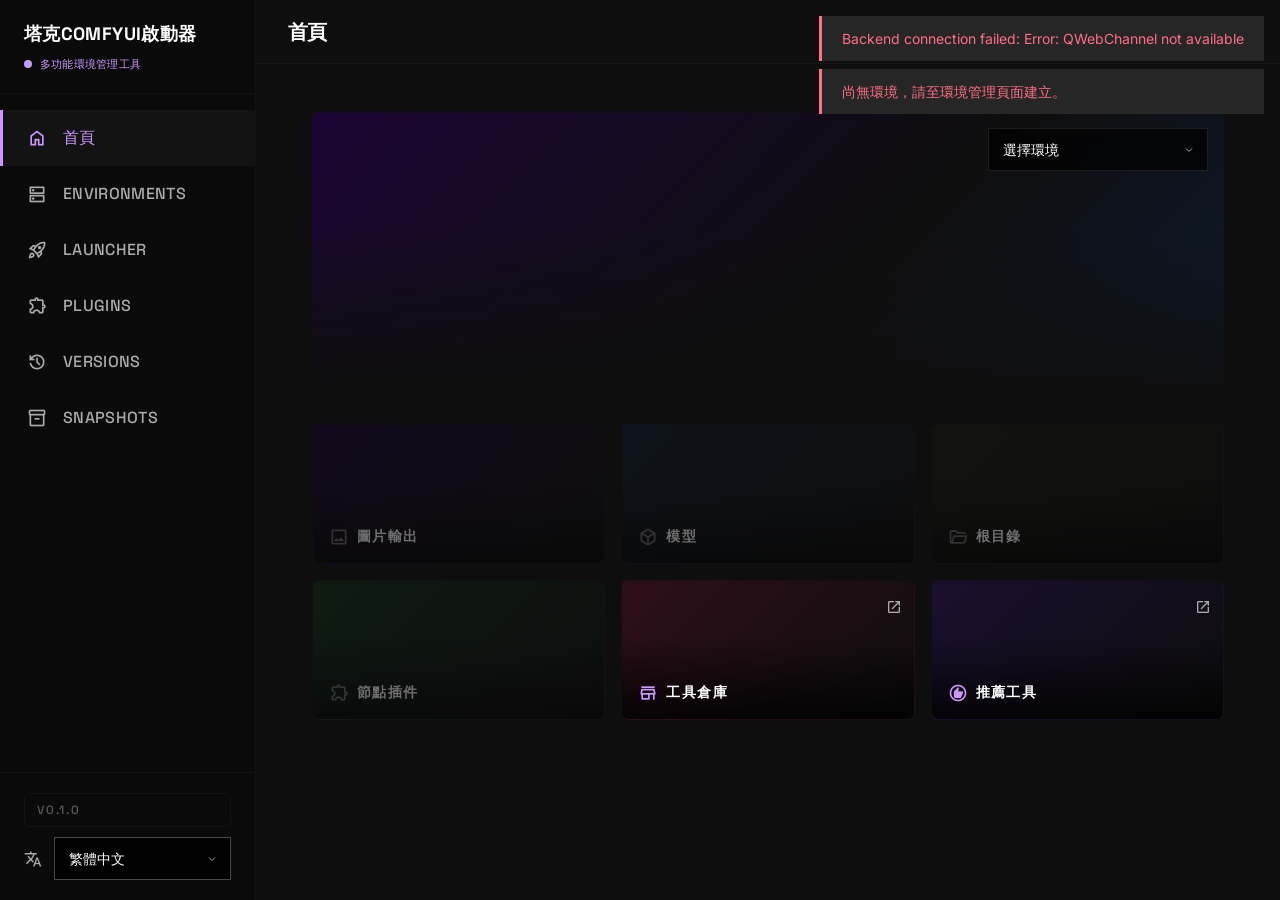
==== src/gui/web/index.html @ d6b09367 "feat: add launcher advanced settings and diagnostics Add per-environment launch settings (cross atte" ====
<!DOCTYPE html>
<html lang="zh-Hant" class="dark">
<head>
    <meta charset="UTF-8">
    <meta name="viewport" content="width=device-width, initial-scale=1.0">
    <title>塔克ComfyUI啟動器</title>

    <!-- Fonts: Space Grotesk + Inter + Material Symbols -->
    <link href="https://fonts.googleapis.com/css2?family=Space+Grotesk:wght@400;500;600;700&family=Inter:wght@400;500;600&display=swap" rel="stylesheet">
    <link href="https://fonts.googleapis.com/css2?family=Material+Symbols+Outlined:opsz,wght,FILL,GRAD@24,400,0,0" rel="stylesheet">

    <!-- Tailwind CSS (pre-compiled) -->
    <link rel="stylesheet" href="css/tailwind.css">

    <!-- Custom CSS -->
    <link rel="stylesheet" href="css/custom.css">
</head>
<body class="bg-surface-container-lowest text-on-surface font-body antialiased min-h-screen flex overflow-hidden">

    <!-- ══════ SIDEBAR ══════ -->
    <aside id="sidebar" class="w-64 h-screen bg-surface-dim border-r border-outline-variant/20 flex flex-col fixed left-0 top-0 z-30">

        <!-- Logo / Brand -->
        <div class="px-6 py-5 border-b border-outline-variant/20">
            <h1 class="font-headline text-lg font-bold tracking-widest uppercase text-on-surface" data-i18n="sidebar_brand">塔克COMFYUI啟動器</h1>
            <div class="mt-2 flex items-center gap-2">
                <span class="w-2 h-2 rounded-full bg-primary animate-pulse"></span>
                <span class="text-[11px] font-label uppercase tracking-[0.2em] text-primary" data-i18n="sidebar_status">多功能環境管理工具</span>
            </div>
        </div>

        <!-- Navigation -->
        <nav class="flex-1 py-4 overflow-y-auto">
            <a href="#" data-page="home" class="nav-item active flex items-center gap-4 px-6 py-4 text-[12px] font-label uppercase tracking-[0.15em] font-medium transition-all duration-200 cursor-pointer">
                <span class="material-symbols-outlined text-[20px]">home</span>
                <span data-i18n="sidebar_home">首頁</span>
            </a>
            <a href="#" data-page="environments" class="nav-item flex items-center gap-4 px-6 py-4 text-[12px] font-label uppercase tracking-[0.15em] font-medium transition-all duration-200 cursor-pointer">
                <span class="material-symbols-outlined text-[20px]">dns</span>
                <span data-i18n="sidebar_environments">Environments</span>
            </a>
            <a href="#" data-page="launcher" class="nav-item flex items-center gap-4 px-6 py-4 text-[12px] font-label uppercase tracking-[0.15em] font-medium transition-all duration-200 cursor-pointer">
                <span class="material-symbols-outlined text-[20px]">rocket_launch</span>
                <span data-i18n="sidebar_launch">Launcher</span>
            </a>
            <a href="#" data-page="plugins" class="nav-item flex items-center gap-4 px-6 py-4 text-[12px] font-label uppercase tracking-[0.15em] font-medium transition-all duration-200 cursor-pointer">
                <span class="material-symbols-outlined text-[20px]">extension</span>
                <span data-i18n="sidebar_plugins">Plugins</span>
            </a>
            <a href="#" data-page="versions" class="nav-item flex items-center gap-4 px-6 py-4 text-[12px] font-label uppercase tracking-[0.15em] font-medium transition-all duration-200 cursor-pointer">
                <span class="material-symbols-outlined text-[20px]">history</span>
                <span data-i18n="sidebar_versions">Versions</span>
            </a>
            <a href="#" data-page="snapshots" class="nav-item flex items-center gap-4 px-6 py-4 text-[12px] font-label uppercase tracking-[0.15em] font-medium transition-all duration-200 cursor-pointer">
                <span class="material-symbols-outlined text-[20px]">inventory_2</span>
                <span data-i18n="sidebar_snapshots">Snapshots</span>
            </a>
        </nav>

        <!-- Footer -->
        <div class="px-6 py-5 border-t border-outline-variant/20 space-y-3">
            <!-- Version block -->
            <div id="version-block" class="version-block">
                <span id="version-label" class="version-label">v0.1.0</span>
                <span id="version-update-dot" class="version-dot"></span>
            </div>
            <!-- Language switcher -->
            <div class="flex items-center gap-3">
                <span class="material-symbols-outlined text-[18px] text-on-surface-variant">translate</span>
                <select id="lang-switcher" class="select flex-1 py-1 text-[12px]">
                    <option value="zh-TW">繁體中文</option>
                    <option value="en">English</option>
                </select>
            </div>
        </div>
    </aside>

    <!-- ══════ MAIN CONTENT ══════ -->
    <main class="ml-64 flex-1 h-screen flex flex-col min-w-0 bg-surface overflow-hidden">

        <!-- Top bar -->
        <header class="h-16 bg-surface border-b border-outline-variant/20 flex items-center px-8 sticky top-0 z-20 shrink-0">
            <h2 id="page-title" class="font-headline text-xl font-black tracking-tighter uppercase text-on-surface" data-i18n="sidebar_environments">環境管理</h2>
            <div class="flex-1"></div>
        </header>

        <!-- Page content container -->
        <div id="main-content" class="flex-1 overflow-y-auto p-8">
            <!-- Page modules render here -->
            <div class="flex items-center justify-center h-full text-on-surface-variant">
                <span class="material-symbols-outlined text-4xl spinner">progress_activity</span>
            </div>
        </div>
    </main>

    <!-- ══════ MODAL OVERLAY ══════ -->
    <div id="modal-overlay" class="fixed inset-0 bg-black/60 backdrop-blur-sm z-50 hidden items-center justify-center">
        <div id="modal-container" class="bg-surface-container-high border border-outline-variant/20 w-full max-w-lg mx-4 transform transition-all modal-enter">
            <!-- Modal content injected by JS -->
        </div>
    </div>

    <!-- ══════ PROGRESS PANEL CONTAINER ══════ -->
    <div id="progress-container" class="fixed top-20 right-4 z-40 space-y-2 w-80">
        <!-- Progress panels injected by JS -->
    </div>

    <!-- ══════ TOAST CONTAINER ══════ -->
    <div id="toast-container" class="fixed top-4 right-4 z-50 space-y-2">
        <!-- Toasts injected by JS -->
    </div>

    <!-- ══════ SCRIPTS ══════ -->
    <!-- QWebChannel (provided by Qt) -->
    <script src="qrc:///qtwebchannel/qwebchannel.js"></script>

    <!-- App modules -->
    <script src="js/i18n.js"></script>
    <script src="js/bridge.js"></script>
    <script src="js/app.js"></script>

    <!-- Page modules -->
    <script src="js/pages/home.js"></script>
    <script src="js/pages/environments.js"></script>
    <script src="js/pages/launcher.js"></script>
    <script src="js/pages/versions.js"></script>
    <script src="js/pages/snapshots.js"></script>
    <script src="js/pages/plugins.js"></script>
</body>
</html>
---- src/gui/web/css/custom.css ----
/* ── The Obsidian Edge — Custom Effects ─────────────────── */

/* Material Symbols */
.material-symbols-outlined {
    font-variation-settings: 'FILL' 0, 'wght' 400, 'GRAD' 0, 'opsz' 24;
    vertical-align: middle;
}

/* Text Glow */
.text-glow {
    text-shadow: 0 0 10px rgba(204, 151, 255, 0.4);
}

/* Border Glow */
.border-glow {
    box-shadow: inset 0 0 1px rgba(204, 151, 255, 0.3);
}

/* Hero Gradient */
.hero-gradient {
    background: linear-gradient(135deg, #0e0e0e 0%, #1a1a1a 100%);
    position: relative;
    overflow: hidden;
}
.hero-gradient::after {
    content: '';
    position: absolute;
    inset: 0;
    background: radial-gradient(circle at 50% 50%, rgba(204, 151, 255, 0.05) 0%, transparent 70%);
    pointer-events: none;
}

/* Sidebar nav items */
.nav-item {
    color: #ababab;
    border-left: 3px solid transparent;
    text-decoration: none;
    display: flex;
    align-items: center;
}
.nav-item:hover {
    background-color: #131313;
    color: #ffffff;
}
.nav-item.active {
    background-color: #131313;
    color: #cc97ff;
    border-left-color: #cc97ff;
}

/* Custom scrollbar */
::-webkit-scrollbar {
    width: 6px;
    height: 6px;
}
::-webkit-scrollbar-track {
    background: #0e0e0e;
}
::-webkit-scrollbar-thumb {
    background: #262626;
}
::-webkit-scrollbar-thumb:hover {
    background: #484848;
}

/* Selection */
::selection {
    background-color: #cc97ff;
    color: #000000;
}

/* Table styles */
.data-table {
    width: 100%;
    border-collapse: collapse;
}
.data-table thead th {
    background-color: #191919;
    color: #ababab;
    font-family: 'Space Grotesk', sans-serif;
    font-size: 12px;
    font-weight: 600;
    text-transform: uppercase;
    letter-spacing: 0.05em;
    padding: 10px 16px;
    text-align: left;
    border-bottom: 1px solid #484848;
}
.data-table tbody tr {
    border-bottom: 1px solid #191919;
    transition: background-color 0.15s;
}
.data-table tbody tr:nth-child(even) {
    background-color: #131313;
}
.data-table tbody tr:hover {
    background-color: #1a1a1a;
}
.data-table tbody td {
    padding: 10px 16px;
    font-size: 14px;
    color: #ffffff;
}
.data-table tbody tr.selected {
    background-color: #2d1a4e !important;
    border-left: 3px solid #cc97ff;
}

/* Button styles */
.btn {
    font-family: 'Space Grotesk', sans-serif;
    font-size: 12px;
    font-weight: 600;
    text-transform: uppercase;
    letter-spacing: 0.05em;
    padding: 10px 24px;
    transition: all 0.15s;
    cursor: pointer;
    display: inline-flex;
    align-items: center;
    gap: 8px;
    border: none;
    outline: none;
}
.btn-primary {
    background-color: #cc97ff;
    color: #1a0030;
}
.btn-primary:hover {
    filter: brightness(1.1);
}
.btn-primary:disabled {
    background-color: #2d1a4e;
    color: #6b6b6b;
    cursor: not-allowed;
}
.btn-secondary {
    background-color: #191919;
    color: #ffffff;
    border: 1px solid #484848;
}
.btn-secondary:hover {
    border-color: #cc97ff;
    color: #cc97ff;
}
.btn-danger {
    background-color: transparent;
    color: #ff6e84;
    border: 1px solid #ff6e84;
}
.btn-danger:hover {
    background-color: rgba(255, 110, 132, 0.1);
}
.btn-icon {
    padding: 8px;
    background: transparent;
    color: #ababab;
    border: none;
}
.btn-icon:hover {
    color: #cc97ff;
}

/* Input styles */
.input {
    background-color: #000000;
    color: #ffffff;
    border: 1px solid #484848;
    padding: 10px 14px;
    font-size: 14px;
    font-family: 'Inter', sans-serif;
    width: 100%;
    transition: border-color 0.15s;
    outline: none;
    border-radius: 0;
}
.input:focus {
    outline: none;
    border-color: #cc97ff;
}
.input::placeholder {
    color: #6b6b6b;
}
.input-label {
    font-family: 'Space Grotesk', sans-serif;
    font-size: 12px;
    font-weight: 600;
    text-transform: uppercase;
    letter-spacing: 0.05em;
    color: #ababab;
    margin-bottom: 6px;
    display: block;
}

/* Select styles */
.select {
    background-color: #000000;
    color: #ffffff;
    border: 1px solid #484848;
    padding: 10px 14px;
    font-size: 14px;
    font-family: 'Inter', sans-serif;
    width: 100%;
    transition: border-color 0.15s;
    appearance: none;
    -webkit-appearance: none;
    background-image: url("data:image/svg+xml,%3Csvg xmlns='http://www.w3.org/2000/svg' width='12' height='12' viewBox='0 0 24 24' fill='none' stroke='%23ababab' stroke-width='2'%3E%3Cpath d='M6 9l6 6 6-6'/%3E%3C/svg%3E");
    background-repeat: no-repeat;
    background-position: right 12px center;
    padding-right: 36px;
    border-radius: 0;
    outline: none;
    cursor: pointer;
}
.select:focus {
    outline: none;
    border-color: #cc97ff;
}
.select option {
    background-color: #191919;
    color: #ffffff;
}

/* Card styles */
.card {
    background-color: #131313;
    border: 1px solid #191919;
    padding: 20px;
    transition: all 0.15s;
}
.card:hover {
    background-color: #191919;
}
.card-header {
    font-family: 'Space Grotesk', sans-serif;
    font-size: 12px;
    font-weight: 600;
    text-transform: uppercase;
    letter-spacing: 0.05em;
    color: #cc97ff;
    margin-bottom: 12px;
}

/* Badge/Chip styles */
.badge {
    font-family: 'Space Grotesk', sans-serif;
    font-size: 11px;
    font-weight: 600;
    text-transform: uppercase;
    letter-spacing: 0.05em;
    padding: 3px 10px;
    display: inline-flex;
    align-items: center;
    gap: 4px;
}
.badge-primary {
    background-color: rgba(204, 151, 255, 0.15);
    color: #cc97ff;
    border: 1px solid rgba(204, 151, 255, 0.3);
}
.badge-success {
    background-color: rgba(74, 222, 128, 0.15);
    color: #4ade80;
    border: 1px solid rgba(74, 222, 128, 0.3);
}
.badge-warning {
    background-color: rgba(251, 191, 36, 0.15);
    color: #fbbf24;
    border: 1px solid rgba(251, 191, 36, 0.3);
}
.badge-danger {
    background-color: rgba(255, 110, 132, 0.15);
    color: #ff6e84;
    border: 1px solid rgba(255, 110, 132, 0.3);
}

/* Toast notifications */
.toast {
    padding: 12px 20px;
    font-size: 14px;
    font-family: 'Inter', sans-serif;
    border-left: 3px solid;
    animation: toast-in 0.3s ease-out;
    background-color: #262626;
    min-width: 280px;
}
.toast-success {
    border-color: #4ade80;
    color: #4ade80;
}
.toast-error {
    border-color: #ff6e84;
    color: #ff6e84;
}
.toast-info {
    border-color: #cc97ff;
    color: #cc97ff;
}
.toast-out {
    animation: toast-out 0.3s ease-in forwards;
}

@keyframes toast-in {
    from { transform: translateX(100%); opacity: 0; }
    to { transform: translateX(0); opacity: 1; }
}
@keyframes toast-out {
    from { transform: translateX(0); opacity: 1; }
    to { transform: translateX(100%); opacity: 0; }
}

/* Modal */
.modal-enter {
    animation: modal-in 0.2s ease-out;
}
@keyframes modal-in {
    from { transform: scale(0.95); opacity: 0; }
    to { transform: scale(1); opacity: 1; }
}

/* Log output */
.log-output {
    background-color: #000000;
    border: 1px solid #191919;
    font-family: 'Consolas', 'Cascadia Code', monospace;
    font-size: 13px;
    color: #ababab;
    padding: 12px;
    overflow-y: auto;
    white-space: pre-wrap;
    max-height: 300px;
}

/* Timeline (for git commits) */
.timeline-line {
    width: 2px;
    background: linear-gradient(to bottom, #cc97ff, #484848);
}
.timeline-node {
    width: 12px;
    height: 12px;
    border: 2px solid #484848;
    background: #000000;
    position: relative;
    z-index: 1;
}
.timeline-node.active {
    border-color: #cc97ff;
    background: #cc97ff;
    box-shadow: 0 0 8px rgba(204, 151, 255, 0.5);
}

/* Tab bar */
.tab-bar {
    display: flex;
    gap: 0;
    border-bottom: 1px solid #484848;
    margin-bottom: 24px;
}
.tab-item {
    font-family: 'Space Grotesk', sans-serif;
    font-size: 12px;
    font-weight: 600;
    text-transform: uppercase;
    letter-spacing: 0.05em;
    padding: 10px 24px;
    color: #ababab;
    background: transparent;
    border: none;
    border-bottom: 2px solid transparent;
    cursor: pointer;
    transition: all 0.15s;
    display: inline-flex;
    align-items: center;
    gap: 8px;
}
.tab-item:hover {
    color: #ffffff;
}
.tab-item.active {
    color: #cc97ff;
    border-bottom-color: #cc97ff;
}
.tab-item .tab-badge {
    font-size: 11px;
    padding: 1px 6px;
    background-color: rgba(204, 151, 255, 0.15);
    color: #cc97ff;
    border: 1px solid rgba(204, 151, 255, 0.3);
}

/* Loading spinner */
@keyframes spin {
    to { transform: rotate(360deg); }
}
.spinner {
    animation: spin 1s linear infinite;
    display: inline-block;
}

/* Transition utility */
.fade-in {
    animation: fadeIn 0.2s ease-out;
}
@keyframes fadeIn {
    from { opacity: 0; }
    to { opacity: 1; }
}

/* Section accent bar */
.section-title {
    display: flex;
    align-items: center;
    gap: 12px;
    font-family: 'Space Grotesk', sans-serif;
    font-weight: 700;
    font-size: 13px;
    letter-spacing: 0.2em;
    text-transform: uppercase;
    color: #ffffff;
}
.section-title::before {
    content: '';
    display: block;
    width: 4px;
    height: 16px;
    background-color: #cc97ff;
    flex-shrink: 0;
}

/* Modal overlay show state */
#modal-overlay.active {
    display: flex;
}

/* Progress bar */
.progress-bar {
    width: 100%;
    height: 2px;
    background-color: #191919;
    overflow: hidden;
}
.progress-bar-fill {
    height: 100%;
    background-color: #cc97ff;
    transition: width 0.3s ease;
}
.progress-bar-indeterminate .progress-bar-fill {
    width: 40%;
    animation: indeterminate 1.5s infinite ease-in-out;
}
@keyframes indeterminate {
    0% { transform: translateX(-150%); }
    100% { transform: translateX(350%); }
}

/* ── Home Cards ── */
.home-card-disabled {
    opacity: 0.4;
    cursor: not-allowed !important;
}
.home-card-disabled .material-symbols-outlined {
    color: #6b6b6b !important;
}

/* ── Progress Panel ── */
.progress-panel {
    background-color: #262626;
    border: 1px solid rgba(72, 72, 72, 0.2);
    border-radius: 12px;
    box-shadow: 0 0 15px rgba(204, 151, 255, 0.1);
    overflow: hidden;
    transition: all 0.3s;
    animation: toast-in 0.3s ease-out;
}
.progress-panel-header {
    display: flex;
    align-items: center;
    justify-content: space-between;
    padding: 0.625rem 1rem;
    border-bottom: 1px solid rgba(72, 72, 72, 0.15);
}
.progress-panel-title {
    font-size: 0.75rem;
    font-family: 'Space Grotesk', 'Segoe UI', sans-serif;
    text-transform: uppercase;
    letter-spacing: 0.05em;
    font-weight: 700;
    color: #ffffff;
    overflow: hidden;
    text-overflow: ellipsis;
    white-space: nowrap;
    flex: 1;
}
.progress-panel-actions {
    display: flex;
    align-items: center;
    gap: 0.25rem;
    flex-shrink: 0;
}
.progress-panel-actions button {
    color: #ababab;
    transition: color 0.15s;
    padding: 0.125rem;
}
.progress-panel-actions button:hover {
    color: #ffffff;
}
.progress-panel-percent-mini {
    font-size: 0.75rem;
    font-family: monospace;
    font-weight: 700;
    color: #cc97ff;
}
.progress-panel-body {
    padding: 0.75rem 1rem;
    display: flex;
    flex-direction: column;
    gap: 0.5rem;
    min-height: 5.5rem;
}
.progress-panel-step {
    font-size: 0.875rem;
    color: #ffffff;
    font-weight: 500;
    overflow: hidden;
    text-overflow: ellipsis;
    white-space: nowrap;
    min-width: 0;
}
.progress-panel-bar-container {
    width: 100%;
    background-color: #191919;
    border-radius: 9999px;
    height: 0.375rem;
    overflow: hidden;
}
.progress-panel-bar {
    background-color: #cc97ff;
    height: 0.375rem;
    border-radius: 9999px;
    transition: all 0.5s ease-out;
}
.progress-panel-footer {
    display: flex;
    align-items: center;
    justify-content: space-between;
}
.progress-panel-detail {
    font-size: 11px;
    color: #ababab;
    overflow: hidden;
    text-overflow: ellipsis;
    white-space: nowrap;
    flex: 1;
    margin-right: 0.5rem;
    max-width: 200px;
}
.progress-panel-percent {
    font-size: 0.75rem;
    font-family: monospace;
    font-weight: 700;
    color: #cc97ff;
}
.progress-panel-minimized .progress-panel-header {
    border-bottom: 0;
}
.progress-panel-success {
    border-color: rgba(34, 197, 94, 0.3);
    box-shadow: 0 0 15px rgba(34, 197, 94, 0.08);
}
.progress-panel-success .progress-panel-bar {
    background-color: #22c55e;
}
.progress-panel-success .progress-panel-percent,
.progress-panel-success .progress-panel-percent-mini {
    color: #22c55e;
}
.progress-panel-error {
    border-color: rgba(239, 68, 68, 0.3);
    box-shadow: 0 0 15px rgba(239, 68, 68, 0.08);
}
.progress-panel-error .progress-panel-bar {
    background-color: #ef4444;
}
.progress-panel-error .progress-panel-percent,
.progress-panel-error .progress-panel-percent-mini {
    color: #ef4444;
}
.progress-panel-dismiss {
    color: #ababab;
    transition: color 0.15s;
    padding: 0.125rem;
}
.progress-panel-dismiss:hover {
    color: #f87171;
}

/* ── Version Block ── */
.version-block {
    display: flex;
    align-items: center;
    justify-content: space-between;
    border: 1px solid rgba(51, 51, 51, 0.25);
    border-radius: 6px;
    padding: 7px 12px;
    margin-bottom: 10px;
    cursor: default;
    transition: all 0.2s;
}
.version-block.has-update {
    cursor: pointer;
    border-color: rgba(204, 151, 255, 0.3);
}
.version-block.has-update:hover {
    border-color: rgba(204, 151, 255, 0.5);
    background-color: rgba(204, 151, 255, 0.05);
}
.version-block .version-label {
    font-family: 'Space Grotesk', 'Segoe UI', sans-serif;
    font-size: 12px;
    font-weight: 500;
    text-transform: uppercase;
    letter-spacing: 0.15em;
    color: rgba(171, 171, 171, 0.5);
}
.version-block .version-dot {
    width: 8px;
    height: 8px;
    border-radius: 50%;
    background-color: #ff6e84;
    animation: pulse 2s cubic-bezier(0.4, 0, 0.6, 1) infinite;
    display: none;
}
.version-block.has-update .version-dot {
    display: block;
}

/* ── CJK / zh-Hant Language Overrides ─────────────────── */

/* Font: use Microsoft JhengHei for Chinese */
html[lang="zh-Hant"] {
    font-family: 'Microsoft JhengHei', 'Inter', 'Segoe UI', sans-serif;
}
html[lang="zh-Hant"] .font-headline,
html[lang="zh-Hant"] .font-label {
    font-family: 'Microsoft JhengHei', 'Space Grotesk', 'Segoe UI', sans-serif;
}

/* Reduce letter-spacing for CJK (Chinese characters are already full-width) */
html[lang="zh-Hant"] .nav-item,
html[lang="zh-Hant"] .btn,
html[lang="zh-Hant"] .data-table thead th,
html[lang="zh-Hant"] .input-label,
html[lang="zh-Hant"] .card-header,
html[lang="zh-Hant"] .badge,
html[lang="zh-Hant"] .tab-item,
html[lang="zh-Hant"] .section-title {
    letter-spacing: 0.02em;
}

/* Sidebar nav and status labels */
html[lang="zh-Hant"] [class*="tracking-[0.15em]"],
html[lang="zh-Hant"] [class*="tracking-[0.2em]"],
html[lang="zh-Hant"] [class*="tracking-widest"] {
    letter-spacing: 0.02em;
}
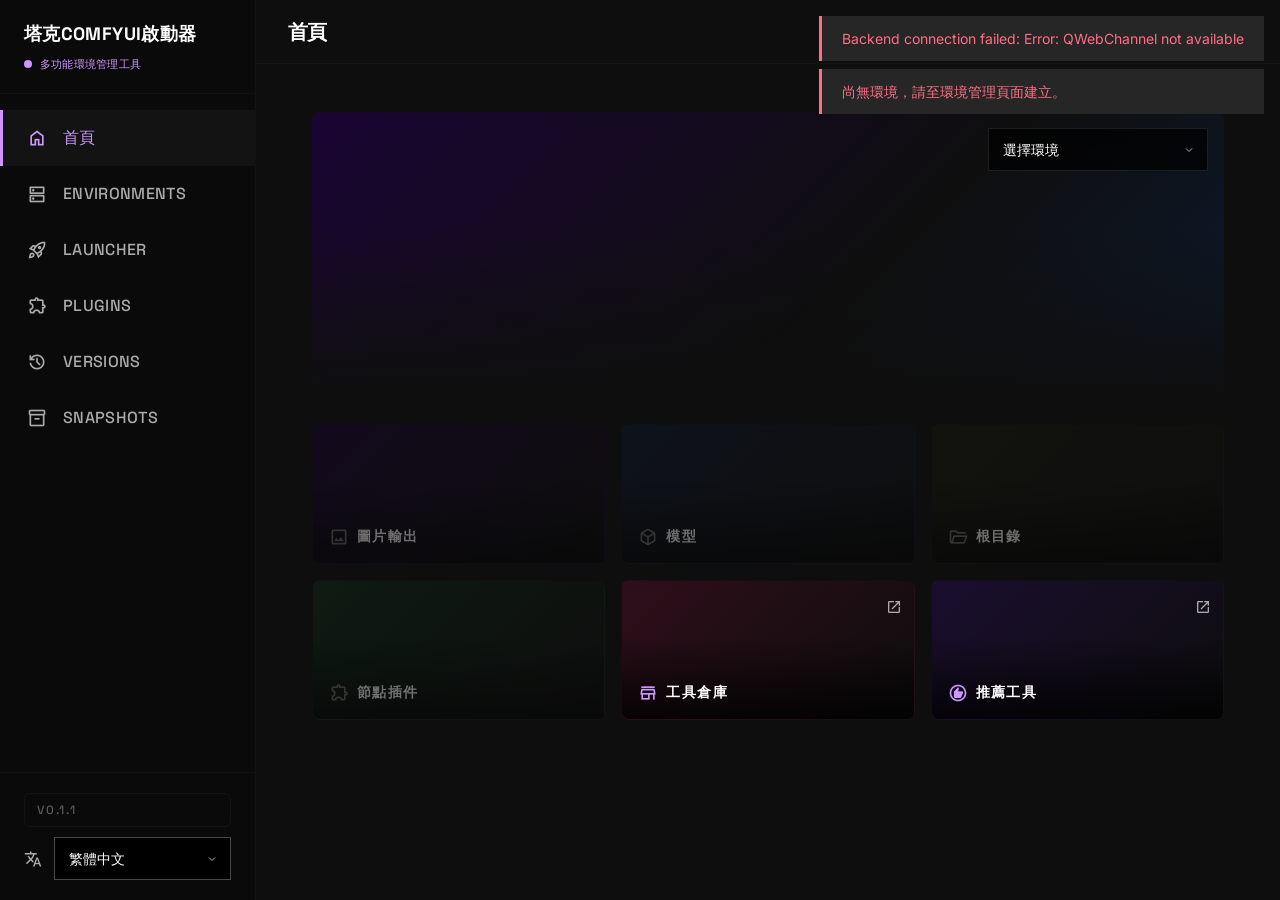
==== commit 6c6a8a28: "Bump app version to 0.1.1 for updater validation This bumps the canonical version metadata and visib" ====
--- a/src/gui/web/index.html
+++ b/src/gui/web/index.html
@@ -61,7 +61,7 @@
         <div class="px-6 py-5 border-t border-outline-variant/20 space-y-3">
             <!-- Version block -->
             <div id="version-block" class="version-block">
-                <span id="version-label" class="version-label">v0.1.0</span>
+                <span id="version-label" class="version-label">v0.1.1</span>
                 <span id="version-update-dot" class="version-dot"></span>
             </div>
             <!-- Language switcher -->
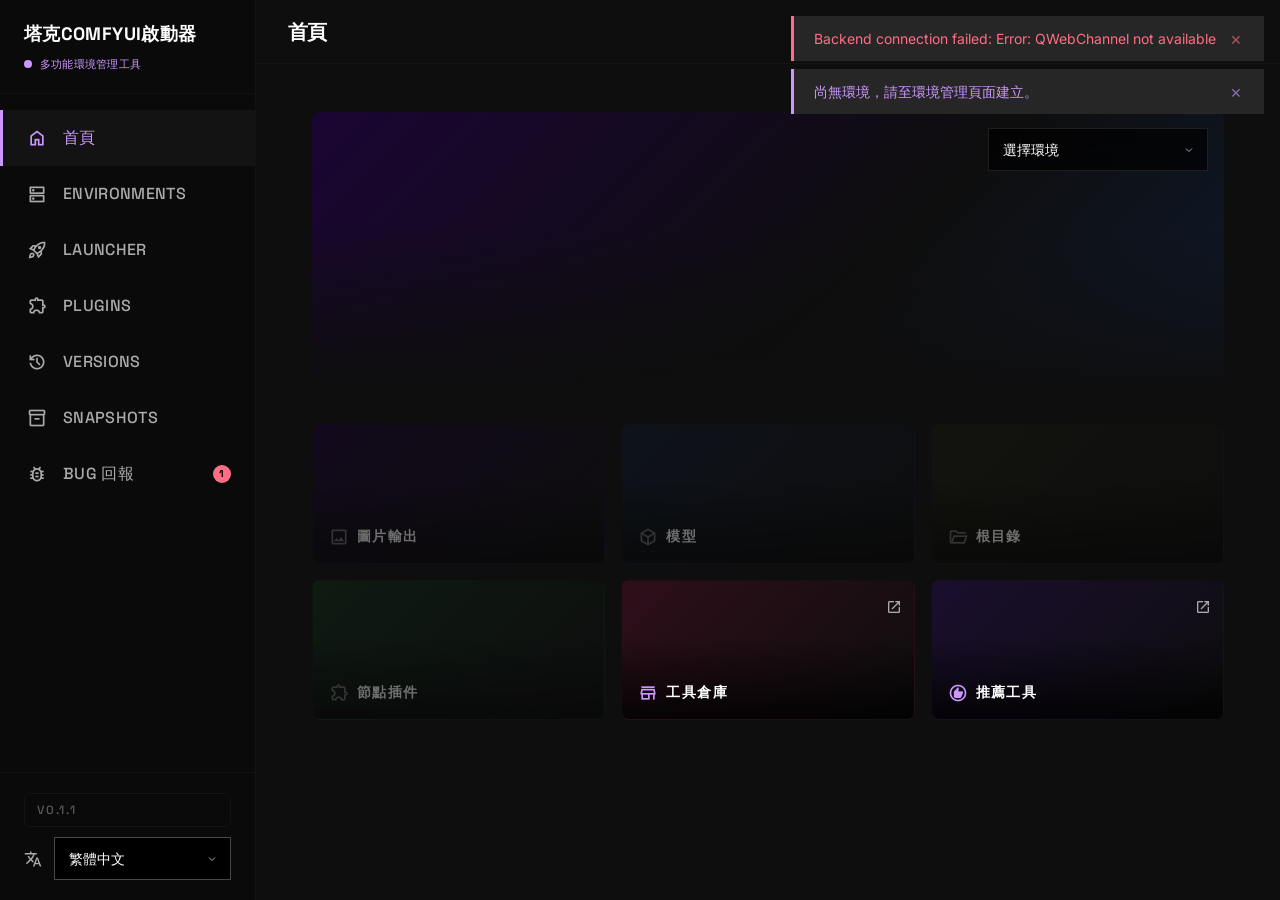
==== commit 76d31cf9: "Add Bug Report tab and fix toast notification lifecycle - New sidebar tab "BUG 回報" with red unread b" ====
--- a/src/gui/web/index.html
+++ b/src/gui/web/index.html
@@ -54,6 +54,11 @@
             <a href="#" data-page="snapshots" class="nav-item flex items-center gap-4 px-6 py-4 text-[12px] font-label uppercase tracking-[0.15em] font-medium transition-all duration-200 cursor-pointer">
                 <span class="material-symbols-outlined text-[20px]">inventory_2</span>
                 <span data-i18n="sidebar_snapshots">Snapshots</span>
+            </a>
+            <a href="#" data-page="bug_report" class="nav-item flex items-center gap-4 px-6 py-4 text-[12px] font-label uppercase tracking-[0.15em] font-medium transition-all duration-200 cursor-pointer">
+                <span class="material-symbols-outlined text-[20px]">bug_report</span>
+                <span data-i18n="sidebar_bug_report">BUG 回報</span>
+                <span id="bug-report-badge" class="bug-badge hidden">0</span>
             </a>
         </nav>
 
@@ -126,5 +131,6 @@
     <script src="js/pages/versions.js"></script>
     <script src="js/pages/snapshots.js"></script>
     <script src="js/pages/plugins.js"></script>
+    <script src="js/pages/bug_report.js"></script>
 </body>
 </html>
--- a/src/gui/web/css/custom.css
+++ b/src/gui/web/css/custom.css
@@ -2,8 +2,39 @@
 
 /* Material Symbols */
 .material-symbols-outlined {
+    font-family: "Material Symbols Outlined", "Material Symbols Rounded", sans-serif;
     font-variation-settings: 'FILL' 0, 'wght' 400, 'GRAD' 0, 'opsz' 24;
     vertical-align: middle;
+    display: inline-block;
+    line-height: 1;
+    white-space: nowrap;
+    text-transform: none;
+    letter-spacing: normal;
+    direction: ltr;
+    -webkit-font-smoothing: antialiased;
+    font-feature-settings: "liga";
+}
+
+/* If icon font cannot be loaded, hide fallback text like "home" and show neutral dots */
+html.material-icons-missing .material-symbols-outlined {
+    width: 1.1em;
+    min-width: 1em;
+    height: 1em;
+    position: relative;
+    text-indent: -9999px;
+    overflow: hidden;
+}
+html.material-icons-missing .material-symbols-outlined::before {
+    content: attr(data-fallback-icon);
+    position: absolute;
+    inset: 0;
+    display: flex;
+    align-items: center;
+    justify-content: center;
+    text-indent: 0;
+    font-size: 0.9em;
+    line-height: 1;
+    opacity: 0.9;
 }
 
 /* Text Glow */
@@ -283,6 +314,27 @@
     animation: toast-in 0.3s ease-out;
     background-color: #262626;
     min-width: 280px;
+    display: flex;
+    align-items: center;
+    gap: 12px;
+}
+.toast-message {
+    flex: 1;
+    min-width: 0;
+    word-break: break-word;
+}
+.toast-close {
+    cursor: pointer;
+    font-size: 18px;
+    line-height: 1;
+    opacity: 0.6;
+    transition: opacity 0.15s;
+    flex-shrink: 0;
+    padding: 0 2px;
+    user-select: none;
+}
+.toast-close:hover {
+    opacity: 1;
 }
 .toast-success {
     border-color: #4ade80;
@@ -298,6 +350,92 @@
 }
 .toast-out {
     animation: toast-out 0.3s ease-in forwards;
+}
+
+/* Bug badge on sidebar */
+.bug-badge {
+    font-family: 'Space Grotesk', sans-serif;
+    font-size: 10px;
+    font-weight: 700;
+    min-width: 18px;
+    height: 18px;
+    padding: 0 5px;
+    background-color: #ff6e84;
+    color: #000;
+    border-radius: 9px;
+    display: inline-flex;
+    align-items: center;
+    justify-content: center;
+    line-height: 1;
+    margin-left: auto;
+}
+
+/* Bug report cards */
+.bug-card {
+    background-color: #131313;
+    border: 1px solid #191919;
+    border-left: 3px solid #ff6e84;
+    padding: 14px 18px;
+    transition: background-color 0.15s;
+}
+.bug-card:hover {
+    background-color: #191919;
+}
+.bug-card-header {
+    display: flex;
+    align-items: center;
+    justify-content: space-between;
+    margin-bottom: 8px;
+}
+.bug-card-meta {
+    display: flex;
+    align-items: center;
+    gap: 12px;
+}
+.bug-card-time {
+    font-family: 'Consolas', 'Cascadia Code', monospace;
+    font-size: 12px;
+    color: #ababab;
+}
+.bug-card-source {
+    font-family: 'Space Grotesk', sans-serif;
+    font-size: 11px;
+    font-weight: 600;
+    text-transform: uppercase;
+    letter-spacing: 0.05em;
+    padding: 2px 8px;
+    background-color: rgba(204, 151, 255, 0.15);
+    color: #cc97ff;
+    border: 1px solid rgba(204, 151, 255, 0.3);
+}
+.bug-card-message {
+    font-family: 'Consolas', 'Cascadia Code', monospace;
+    font-size: 13px;
+    color: #ff6e84;
+    word-break: break-word;
+    white-space: pre-wrap;
+}
+.btn-copy-bug {
+    font-family: 'Space Grotesk', sans-serif;
+    font-size: 11px;
+    font-weight: 600;
+    text-transform: uppercase;
+    letter-spacing: 0.05em;
+    padding: 4px 12px;
+    background-color: #191919;
+    color: #ababab;
+    border: 1px solid #484848;
+    cursor: pointer;
+    transition: all 0.15s;
+    flex-shrink: 0;
+}
+.btn-copy-bug:hover {
+    border-color: #cc97ff;
+    color: #cc97ff;
+}
+.btn-copy-bug.copied {
+    border-color: #4ade80;
+    color: #4ade80;
 }
 
 @keyframes toast-in {
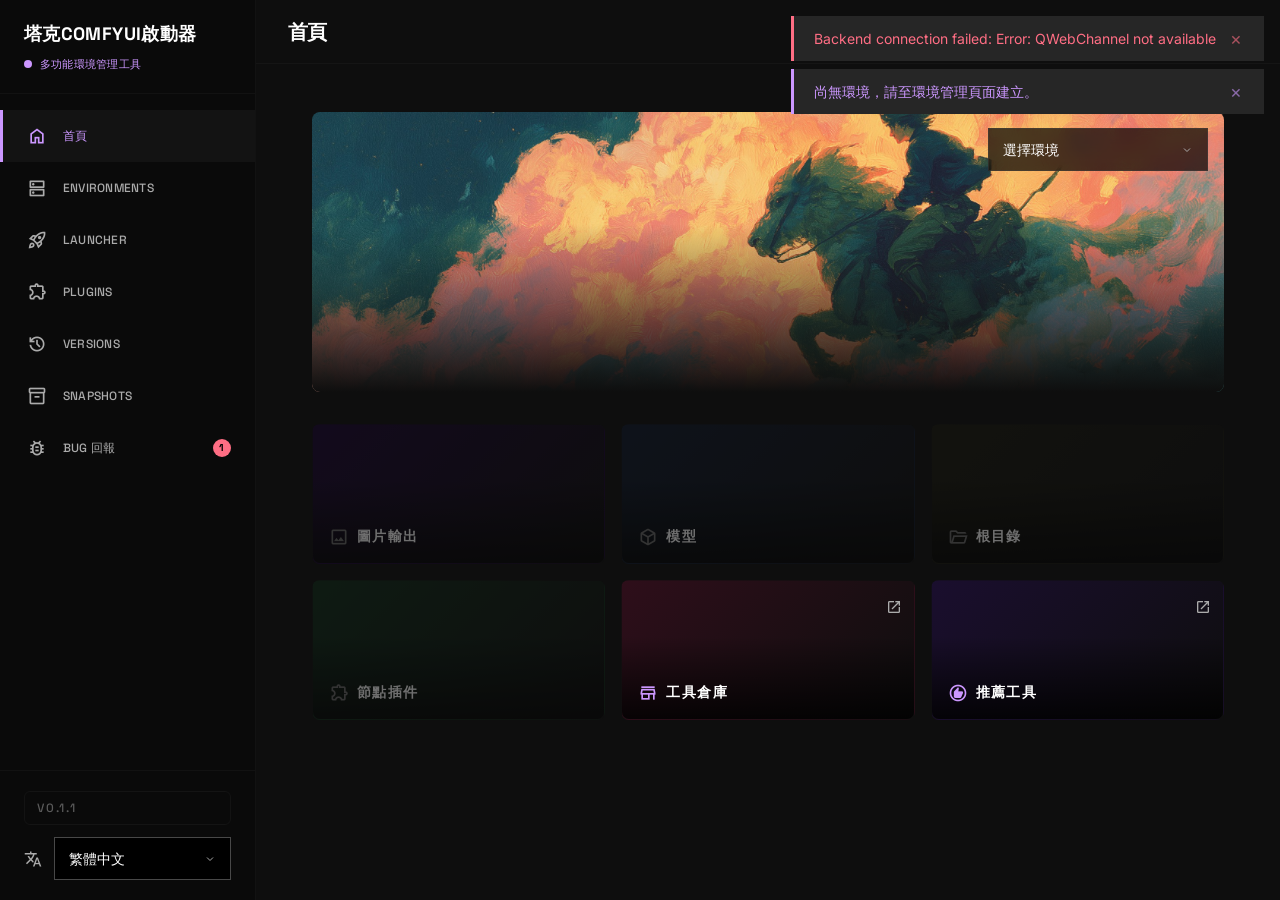
==== commit 4513bd22: "以自訂 div 下拉元件取代原生 select 彈出視窗，修復部分電腦下拉框無限長大問題 Co-Authored-By: Claude Opus 4.6 (1M context) <noreply@a" ====
--- a/src/gui/web/index.html
+++ b/src/gui/web/index.html
@@ -123,6 +123,7 @@
     <script src="js/i18n.js"></script>
     <script src="js/bridge.js"></script>
     <script src="js/app.js"></script>
+    <script src="js/custom-select.js"></script>
 
     <!-- Page modules -->
     <script src="js/pages/home.js"></script>
--- a/src/gui/web/css/custom.css
+++ b/src/gui/web/css/custom.css
@@ -4,6 +4,7 @@
 .material-symbols-outlined {
     font-family: "Material Symbols Outlined", "Material Symbols Rounded", sans-serif;
     font-variation-settings: 'FILL' 0, 'wght' 400, 'GRAD' 0, 'opsz' 24;
+    font-weight: 400;
     vertical-align: middle;
     display: inline-block;
     line-height: 1;
@@ -14,6 +15,14 @@
     -webkit-font-smoothing: antialiased;
     font-feature-settings: "liga";
 }
+/* Ensure icon font properties are not overridden by .btn inheritance */
+.btn .material-symbols-outlined {
+    font-family: "Material Symbols Outlined", "Material Symbols Rounded", sans-serif;
+    font-feature-settings: "liga";
+    font-weight: 400;
+    text-transform: none;
+    letter-spacing: normal;
+}
 
 /* If icon font cannot be loaded, hide fallback text like "home" and show neutral dots */
 html.material-icons-missing .material-symbols-outlined {
@@ -191,6 +200,11 @@
 .btn-icon:hover {
     color: #cc97ff;
 }
+.btn-sm {
+    font-size: 11px;
+    padding: 5px 12px;
+    gap: 4px;
+}
 
 /* Input styles */
 .input {
@@ -223,8 +237,23 @@
     display: block;
 }
 
-/* Select styles */
+/* Select styles — hidden native select (data kept for JS compat) */
 .select {
+    position: absolute !important;
+    opacity: 0 !important;
+    pointer-events: none !important;
+    width: 0 !important;
+    height: 0 !important;
+    overflow: hidden !important;
+}
+
+/* ── Custom Select (cs-*) ──────────────────────────────────────── */
+.cs-wrap {
+    position: relative;
+    width: 100%;
+}
+
+.cs-display {
     background-color: #000000;
     color: #ffffff;
     border: 1px solid #484848;
@@ -233,23 +262,81 @@
     font-family: 'Inter', sans-serif;
     width: 100%;
     transition: border-color 0.15s;
-    appearance: none;
-    -webkit-appearance: none;
-    background-image: url("data:image/svg+xml,%3Csvg xmlns='http://www.w3.org/2000/svg' width='12' height='12' viewBox='0 0 24 24' fill='none' stroke='%23ababab' stroke-width='2'%3E%3Cpath d='M6 9l6 6 6-6'/%3E%3C/svg%3E");
-    background-repeat: no-repeat;
-    background-position: right 12px center;
-    padding-right: 36px;
     border-radius: 0;
     outline: none;
     cursor: pointer;
-}
-.select:focus {
-    outline: none;
-    border-color: #cc97ff;
-}
-.select option {
+    display: flex;
+    align-items: center;
+    user-select: none;
+    box-sizing: border-box;
+}
+.cs-display:hover {
+    border-color: #666;
+}
+.cs-focus {
+    border-color: #cc97ff !important;
+}
+
+.cs-label {
+    flex: 1;
+    overflow: hidden;
+    text-overflow: ellipsis;
+    white-space: nowrap;
+    min-width: 0;
+}
+
+.cs-arrow {
+    flex-shrink: 0;
+    margin-left: 8px;
+    display: flex;
+    align-items: center;
+    transition: transform 0.15s;
+}
+.cs-focus .cs-arrow {
+    transform: rotate(180deg);
+}
+
+.cs-list {
+    display: none;
+    position: absolute;
+    left: 0;
+    right: 0;
+    z-index: 9999;
     background-color: #191919;
-    color: #ffffff;
+    border: 1px solid #484848;
+    overflow-y: auto;
+    overflow-x: hidden;
+    max-height: 260px;
+    box-shadow: 0 8px 24px rgba(0,0,0,0.5);
+}
+.cs-list.cs-open {
+    display: block;
+}
+
+.cs-item {
+    padding: 9px 14px;
+    font-size: 14px;
+    font-family: 'Inter', sans-serif;
+    color: #ffffff;
+    cursor: pointer;
+    white-space: nowrap;
+    overflow: hidden;
+    text-overflow: ellipsis;
+    transition: background-color 0.1s;
+}
+.cs-item:hover {
+    background-color: #2a2a2a;
+}
+.cs-item.cs-active {
+    background-color: #1e1040;
+    color: #cc97ff;
+}
+.cs-item.cs-disabled {
+    color: #555;
+    cursor: default;
+}
+.cs-item.cs-disabled:hover {
+    background-color: transparent;
 }
 
 /* Card styles */
@@ -728,7 +815,12 @@
 .progress-panel-dismiss {
     color: #ababab;
     transition: color 0.15s;
-    padding: 0.125rem;
+    padding: 0.125rem 0.25rem;
+    font-size: 1.125rem;
+    line-height: 1;
+    cursor: pointer;
+    background: none;
+    border: none;
 }
 .progress-panel-dismiss:hover {
     color: #f87171;
@@ -772,6 +864,62 @@
 }
 .version-block.has-update .version-dot {
     display: block;
+}
+
+/* ── Help Tooltip ─────────────────────────────────────── */
+.help-tip {
+    display: inline-flex;
+    align-items: center;
+    justify-content: center;
+    width: 16px;
+    height: 16px;
+    border-radius: 50%;
+    border: 1px solid #484848;
+    font-size: 11px;
+    font-weight: 700;
+    color: #ababab;
+    cursor: help;
+    position: relative;
+    vertical-align: middle;
+    margin-left: 4px;
+    transition: all 0.15s;
+    font-family: 'Inter', sans-serif;
+    text-transform: none;
+    letter-spacing: 0;
+}
+.help-tip:hover {
+    border-color: #cc97ff;
+    color: #cc97ff;
+}
+.help-tip:hover::after {
+    content: attr(data-tooltip);
+    position: absolute;
+    bottom: calc(100% + 8px);
+    left: 50%;
+    transform: translateX(-50%);
+    background-color: #262626;
+    color: #ffffff;
+    border: 1px solid #484848;
+    padding: 8px 12px;
+    font-size: 12px;
+    font-weight: 400;
+    line-height: 1.5;
+    white-space: normal;
+    width: 260px;
+    z-index: 1000;
+    pointer-events: none;
+    box-shadow: 0 4px 12px rgba(0, 0, 0, 0.4);
+}
+.help-tip:hover::before {
+    content: '';
+    position: absolute;
+    bottom: calc(100% + 2px);
+    left: 50%;
+    transform: translateX(-50%);
+    border: 5px solid transparent;
+    border-top-color: #484848;
+    z-index: 1001;
+    pointer-events: none;
 }
 
 /* ── CJK / zh-Hant Language Overrides ─────────────────── */
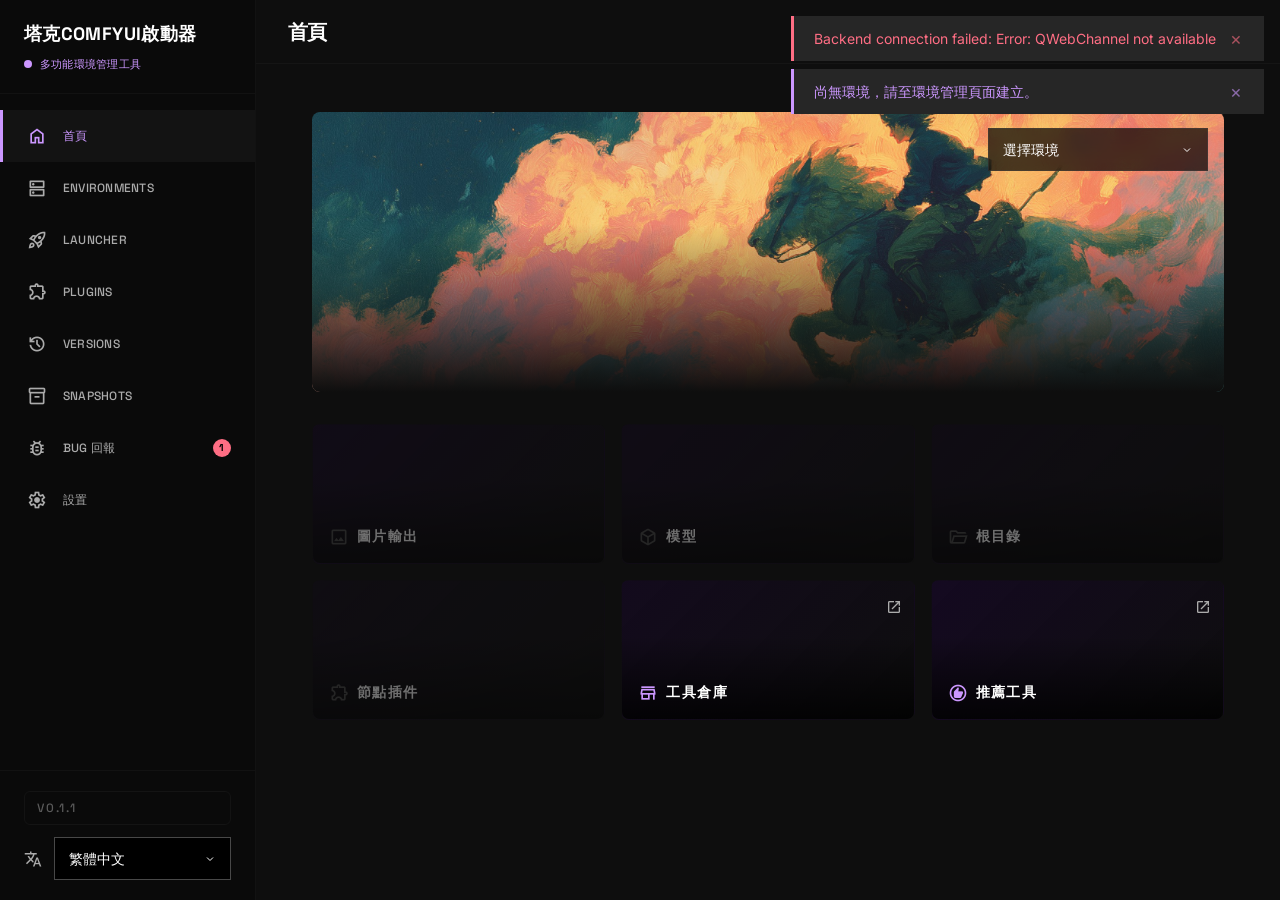
==== commit 473abf03: "補充主題系統基礎設施：Anti-FOUC 腳本、set_config API 及預設配色方案 Co-Authored-By: Claude Opus 4.6 (1M context) <noreply" ====
--- a/src/gui/web/index.html
+++ b/src/gui/web/index.html
@@ -1,5 +1,5 @@
 <!DOCTYPE html>
-<html lang="zh-Hant" class="dark">
+<html lang="zh-Hant">
 <head>
     <meta charset="UTF-8">
     <meta name="viewport" content="width=device-width, initial-scale=1.0">
@@ -8,6 +8,17 @@
     <!-- Fonts: Space Grotesk + Inter + Material Symbols -->
     <link href="https://fonts.googleapis.com/css2?family=Space+Grotesk:wght@400;500;600;700&family=Inter:wght@400;500;600&display=swap" rel="stylesheet">
     <link href="https://fonts.googleapis.com/css2?family=Material+Symbols+Outlined:opsz,wght,FILL,GRAD@24,400,0,0" rel="stylesheet">
+
+    <!-- Anti-FOUC: apply theme before CSS parses -->
+    <script>
+      (function(){
+        var t = localStorage.getItem('color_scheme') || 'obsidian';
+        document.documentElement.setAttribute('data-theme', t);
+      })();
+    </script>
+
+    <!-- Theme CSS variables -->
+    <link rel="stylesheet" href="css/themes.css">
 
     <!-- Tailwind CSS (pre-compiled) -->
     <link rel="stylesheet" href="css/tailwind.css">
@@ -59,6 +70,10 @@
                 <span class="material-symbols-outlined text-[20px]">bug_report</span>
                 <span data-i18n="sidebar_bug_report">BUG 回報</span>
                 <span id="bug-report-badge" class="bug-badge hidden">0</span>
+            </a>
+            <a href="#" data-page="settings" class="nav-item flex items-center gap-4 px-6 py-4 text-[12px] font-label uppercase tracking-[0.15em] font-medium transition-all duration-200 cursor-pointer">
+                <span class="material-symbols-outlined text-[20px]">settings</span>
+                <span data-i18n="sidebar_settings">設置</span>
             </a>
         </nav>
 
@@ -133,5 +148,6 @@
     <script src="js/pages/snapshots.js"></script>
     <script src="js/pages/plugins.js"></script>
     <script src="js/pages/bug_report.js"></script>
+    <script src="js/pages/settings.js"></script>
 </body>
 </html>
--- a/src/gui/web/css/themes.css
+++ b/src/gui/web/css/themes.css
@@ -0,0 +1,133 @@
+/* ── Theme System — CSS Custom Properties ─────────────── */
+
+/* Default / Obsidian Edge */
+[data-theme="obsidian"] {
+  --color-primary: 204 151 255;
+  --color-primary-dim: 156 72 234;
+  --color-primary-container: 45 26 78;
+  --color-on-primary: 26 0 48;
+  --color-on-primary-container: 232 213 255;
+  --color-secondary: 216 227 251;
+  --color-secondary-container: 30 42 62;
+  --color-on-secondary-container: 192 207 235;
+  --color-tertiary: 255 149 160;
+  --color-tertiary-container: 62 26 30;
+  --color-error: 255 110 132;
+  --color-error-container: 62 26 32;
+  --color-surface: 14 14 14;
+  --color-surface-dim: 10 10 10;
+  --color-surface-bright: 44 44 44;
+  --color-surface-container-lowest: 0 0 0;
+  --color-surface-container-low: 19 19 19;
+  --color-surface-container: 25 25 25;
+  --color-surface-container-high: 31 31 31;
+  --color-surface-container-highest: 38 38 38;
+  --color-on-surface: 255 255 255;
+  --color-on-surface-variant: 171 171 171;
+  --color-outline: 72 72 72;
+  --color-outline-variant: 51 51 51;
+  --color-inverse-surface: 230 230 230;
+  --color-inverse-on-surface: 26 26 26;
+  --color-inverse-primary: 106 62 161;
+  --color-hero-gradient-start: 26 5 51;
+  --color-hero-gradient-end: 14 14 14;
+}
+
+/* Claude — Warm Parchment */
+[data-theme="claude"] {
+  --color-primary: 201 100 66;
+  --color-primary-dim: 217 119 87;
+  --color-primary-container: 240 238 230;
+  --color-on-primary: 250 249 245;
+  --color-on-primary-container: 201 100 66;
+  --color-secondary: 232 230 220;
+  --color-secondary-container: 240 238 230;
+  --color-on-secondary-container: 77 76 72;
+  --color-tertiary: 217 119 87;
+  --color-tertiary-container: 245 244 237;
+  --color-error: 181 51 51;
+  --color-error-container: 253 232 232;
+  --color-surface: 245 244 237;
+  --color-surface-dim: 232 230 220;
+  --color-surface-bright: 255 255 255;
+  --color-surface-container-lowest: 250 249 245;
+  --color-surface-container-low: 250 249 245;
+  --color-surface-container: 240 238 230;
+  --color-surface-container-high: 232 230 220;
+  --color-surface-container-highest: 209 207 197;
+  --color-on-surface: 20 20 19;
+  --color-on-surface-variant: 94 93 89;
+  --color-outline: 232 230 220;
+  --color-outline-variant: 240 238 230;
+  --color-inverse-surface: 20 20 19;
+  --color-inverse-on-surface: 250 249 245;
+  --color-inverse-primary: 217 119 87;
+  --color-hero-gradient-start: 201 100 66;
+  --color-hero-gradient-end: 245 244 237;
+}
+
+/* MiniMax — Bright Tech Blue */
+[data-theme="minimax"] {
+  --color-primary: 20 86 240;
+  --color-primary-dim: 37 99 235;
+  --color-primary-container: 191 219 254;
+  --color-on-primary: 255 255 255;
+  --color-on-primary-container: 29 78 216;
+  --color-secondary: 240 240 240;
+  --color-secondary-container: 229 231 235;
+  --color-on-secondary-container: 51 51 51;
+  --color-tertiary: 234 94 193;
+  --color-tertiary-container: 252 231 243;
+  --color-error: 239 68 68;
+  --color-error-container: 254 226 226;
+  --color-surface: 255 255 255;
+  --color-surface-dim: 240 240 240;
+  --color-surface-bright: 255 255 255;
+  --color-surface-container-lowest: 255 255 255;
+  --color-surface-container-low: 240 240 240;
+  --color-surface-container: 229 231 235;
+  --color-surface-container-high: 212 212 212;
+  --color-surface-container-highest: 192 192 192;
+  --color-on-surface: 34 34 34;
+  --color-on-surface-variant: 69 81 94;
+  --color-outline: 229 231 235;
+  --color-outline-variant: 242 243 245;
+  --color-inverse-surface: 24 30 37;
+  --color-inverse-on-surface: 255 255 255;
+  --color-inverse-primary: 96 165 250;
+  --color-hero-gradient-start: 20 86 240;
+  --color-hero-gradient-end: 255 255 255;
+}
+
+/* Ollama — Minimal Grayscale */
+[data-theme="ollama"] {
+  --color-primary: 0 0 0;
+  --color-primary-dim: 82 82 82;
+  --color-primary-container: 229 229 229;
+  --color-on-primary: 255 255 255;
+  --color-on-primary-container: 38 38 38;
+  --color-secondary: 229 229 229;
+  --color-secondary-container: 250 250 250;
+  --color-on-secondary-container: 64 64 64;
+  --color-tertiary: 163 163 163;
+  --color-tertiary-container: 250 250 250;
+  --color-error: 115 115 115;
+  --color-error-container: 229 229 229;
+  --color-surface: 255 255 255;
+  --color-surface-dim: 250 250 250;
+  --color-surface-bright: 255 255 255;
+  --color-surface-container-lowest: 255 255 255;
+  --color-surface-container-low: 250 250 250;
+  --color-surface-container: 229 229 229;
+  --color-surface-container-high: 212 212 212;
+  --color-surface-container-highest: 163 163 163;
+  --color-on-surface: 0 0 0;
+  --color-on-surface-variant: 115 115 115;
+  --color-outline: 229 229 229;
+  --color-outline-variant: 229 229 229;
+  --color-inverse-surface: 9 9 9;
+  --color-inverse-on-surface: 255 255 255;
+  --color-inverse-primary: 115 115 115;
+  --color-hero-gradient-start: 163 163 163;
+  --color-hero-gradient-end: 255 255 255;
+}
--- a/src/gui/web/css/custom.css
+++ b/src/gui/web/css/custom.css
@@ -48,17 +48,17 @@
 
 /* Text Glow */
 .text-glow {
-    text-shadow: 0 0 10px rgba(204, 151, 255, 0.4);
+    text-shadow: 0 0 10px rgb(var(--color-primary) / 0.4);
 }
 
 /* Border Glow */
 .border-glow {
-    box-shadow: inset 0 0 1px rgba(204, 151, 255, 0.3);
+    box-shadow: inset 0 0 1px rgb(var(--color-primary) / 0.3);
 }
 
 /* Hero Gradient */
 .hero-gradient {
-    background: linear-gradient(135deg, #0e0e0e 0%, #1a1a1a 100%);
+    background: linear-gradient(135deg, rgb(var(--color-surface)) 0%, rgb(var(--color-surface-container-low)) 100%);
     position: relative;
     overflow: hidden;
 }
@@ -66,26 +66,26 @@
     content: '';
     position: absolute;
     inset: 0;
-    background: radial-gradient(circle at 50% 50%, rgba(204, 151, 255, 0.05) 0%, transparent 70%);
+    background: radial-gradient(circle at 50% 50%, rgb(var(--color-primary) / 0.05) 0%, transparent 70%);
     pointer-events: none;
 }
 
 /* Sidebar nav items */
 .nav-item {
-    color: #ababab;
+    color: rgb(var(--color-on-surface-variant));
     border-left: 3px solid transparent;
     text-decoration: none;
     display: flex;
     align-items: center;
 }
 .nav-item:hover {
-    background-color: #131313;
-    color: #ffffff;
+    background-color: rgb(var(--color-surface-container-low));
+    color: rgb(var(--color-on-surface));
 }
 .nav-item.active {
-    background-color: #131313;
-    color: #cc97ff;
-    border-left-color: #cc97ff;
+    background-color: rgb(var(--color-surface-container-low));
+    color: rgb(var(--color-primary));
+    border-left-color: rgb(var(--color-primary));
 }
 
 /* Custom scrollbar */
@@ -94,19 +94,19 @@
     height: 6px;
 }
 ::-webkit-scrollbar-track {
-    background: #0e0e0e;
+    background: rgb(var(--color-surface));
 }
 ::-webkit-scrollbar-thumb {
-    background: #262626;
+    background: rgb(var(--color-surface-container-highest));
 }
 ::-webkit-scrollbar-thumb:hover {
-    background: #484848;
+    background: rgb(var(--color-outline));
 }
 
 /* Selection */
 ::selection {
-    background-color: #cc97ff;
-    color: #000000;
+    background-color: rgb(var(--color-primary));
+    color: rgb(var(--color-surface-container-lowest));
 }
 
 /* Table styles */
@@ -115,8 +115,8 @@
     border-collapse: collapse;
 }
 .data-table thead th {
-    background-color: #191919;
-    color: #ababab;
+    background-color: rgb(var(--color-surface-container));
+    color: rgb(var(--color-on-surface-variant));
     font-family: 'Space Grotesk', sans-serif;
     font-size: 12px;
     font-weight: 600;
@@ -124,26 +124,26 @@
     letter-spacing: 0.05em;
     padding: 10px 16px;
     text-align: left;
-    border-bottom: 1px solid #484848;
+    border-bottom: 1px solid rgb(var(--color-outline));
 }
 .data-table tbody tr {
-    border-bottom: 1px solid #191919;
+    border-bottom: 1px solid rgb(var(--color-surface-container));
     transition: background-color 0.15s;
 }
 .data-table tbody tr:nth-child(even) {
-    background-color: #131313;
+    background-color: rgb(var(--color-surface-container-low));
 }
 .data-table tbody tr:hover {
-    background-color: #1a1a1a;
+    background-color: rgb(var(--color-surface-container-low));
 }
 .data-table tbody td {
     padding: 10px 16px;
     font-size: 14px;
-    color: #ffffff;
+    color: rgb(var(--color-on-surface));
 }
 .data-table tbody tr.selected {
-    background-color: #2d1a4e !important;
-    border-left: 3px solid #cc97ff;
+    background-color: rgb(var(--color-primary-container)) !important;
+    border-left: 3px solid rgb(var(--color-primary));
 }
 
 /* Button styles */
@@ -163,42 +163,42 @@
     outline: none;
 }
 .btn-primary {
-    background-color: #cc97ff;
-    color: #1a0030;
+    background-color: rgb(var(--color-primary));
+    color: rgb(var(--color-on-primary));
 }
 .btn-primary:hover {
     filter: brightness(1.1);
 }
 .btn-primary:disabled {
-    background-color: #2d1a4e;
-    color: #6b6b6b;
+    background-color: rgb(var(--color-primary-container));
+    color: rgb(var(--color-outline));
     cursor: not-allowed;
 }
 .btn-secondary {
-    background-color: #191919;
-    color: #ffffff;
-    border: 1px solid #484848;
+    background-color: rgb(var(--color-surface-container));
+    color: rgb(var(--color-on-surface));
+    border: 1px solid rgb(var(--color-outline));
 }
 .btn-secondary:hover {
-    border-color: #cc97ff;
-    color: #cc97ff;
+    border-color: rgb(var(--color-primary));
+    color: rgb(var(--color-primary));
 }
 .btn-danger {
     background-color: transparent;
-    color: #ff6e84;
-    border: 1px solid #ff6e84;
+    color: rgb(var(--color-error));
+    border: 1px solid rgb(var(--color-error));
 }
 .btn-danger:hover {
-    background-color: rgba(255, 110, 132, 0.1);
+    background-color: rgb(var(--color-error) / 0.1);
 }
 .btn-icon {
     padding: 8px;
     background: transparent;
-    color: #ababab;
+    color: rgb(var(--color-on-surface-variant));
     border: none;
 }
 .btn-icon:hover {
-    color: #cc97ff;
+    color: rgb(var(--color-primary));
 }
 .btn-sm {
     font-size: 11px;
@@ -208,9 +208,9 @@
 
 /* Input styles */
 .input {
-    background-color: #000000;
-    color: #ffffff;
-    border: 1px solid #484848;
+    background-color: rgb(var(--color-surface-container-lowest));
+    color: rgb(var(--color-on-surface));
+    border: 1px solid rgb(var(--color-outline));
     padding: 10px 14px;
     font-size: 14px;
     font-family: 'Inter', sans-serif;
@@ -221,10 +221,10 @@
 }
 .input:focus {
     outline: none;
-    border-color: #cc97ff;
+    border-color: rgb(var(--color-primary));
 }
 .input::placeholder {
-    color: #6b6b6b;
+    color: rgb(var(--color-outline));
 }
 .input-label {
     font-family: 'Space Grotesk', sans-serif;
@@ -232,7 +232,7 @@
     font-weight: 600;
     text-transform: uppercase;
     letter-spacing: 0.05em;
-    color: #ababab;
+    color: rgb(var(--color-on-surface-variant));
     margin-bottom: 6px;
     display: block;
 }
@@ -254,9 +254,9 @@
 }
 
 .cs-display {
-    background-color: #000000;
-    color: #ffffff;
-    border: 1px solid #484848;
+    background-color: rgb(var(--color-surface-container-lowest));
+    color: rgb(var(--color-on-surface));
+    border: 1px solid rgb(var(--color-outline));
     padding: 10px 14px;
     font-size: 14px;
     font-family: 'Inter', sans-serif;
@@ -271,10 +271,10 @@
     box-sizing: border-box;
 }
 .cs-display:hover {
-    border-color: #666;
+    border-color: rgb(var(--color-outline));
 }
 .cs-focus {
-    border-color: #cc97ff !important;
+    border-color: rgb(var(--color-primary)) !important;
 }
 
 .cs-label {
@@ -302,12 +302,12 @@
     left: 0;
     right: 0;
     z-index: 9999;
-    background-color: #191919;
-    border: 1px solid #484848;
+    background-color: rgb(var(--color-surface-container));
+    border: 1px solid rgb(var(--color-outline));
     overflow-y: auto;
     overflow-x: hidden;
     max-height: 260px;
-    box-shadow: 0 8px 24px rgba(0,0,0,0.5);
+    box-shadow: 0 8px 24px rgb(var(--color-surface-container-lowest) / 0.5);
 }
 .cs-list.cs-open {
     display: block;
@@ -317,7 +317,7 @@
     padding: 9px 14px;
     font-size: 14px;
     font-family: 'Inter', sans-serif;
-    color: #ffffff;
+    color: rgb(var(--color-on-surface));
     cursor: pointer;
     white-space: nowrap;
     overflow: hidden;
@@ -325,14 +325,14 @@
     transition: background-color 0.1s;
 }
 .cs-item:hover {
-    background-color: #2a2a2a;
+    background-color: rgb(var(--color-surface-bright));
 }
 .cs-item.cs-active {
-    background-color: #1e1040;
-    color: #cc97ff;
+    background-color: rgb(var(--color-primary-container));
+    color: rgb(var(--color-primary));
 }
 .cs-item.cs-disabled {
-    color: #555;
+    color: rgb(var(--color-outline));
     cursor: default;
 }
 .cs-item.cs-disabled:hover {
@@ -341,13 +341,13 @@
 
 /* Card styles */
 .card {
-    background-color: #131313;
-    border: 1px solid #191919;
+    background-color: rgb(var(--color-surface-container-low));
+    border: 1px solid rgb(var(--color-surface-container));
     padding: 20px;
     transition: all 0.15s;
 }
 .card:hover {
-    background-color: #191919;
+    background-color: rgb(var(--color-surface-container));
 }
 .card-header {
     font-family: 'Space Grotesk', sans-serif;
@@ -355,7 +355,7 @@
     font-weight: 600;
     text-transform: uppercase;
     letter-spacing: 0.05em;
-    color: #cc97ff;
+    color: rgb(var(--color-primary));
     margin-bottom: 12px;
 }
 
@@ -372,9 +372,9 @@
     gap: 4px;
 }
 .badge-primary {
-    background-color: rgba(204, 151, 255, 0.15);
-    color: #cc97ff;
-    border: 1px solid rgba(204, 151, 255, 0.3);
+    background-color: rgb(var(--color-primary) / 0.15);
+    color: rgb(var(--color-primary));
+    border: 1px solid rgb(var(--color-primary) / 0.3);
 }
 .badge-success {
     background-color: rgba(74, 222, 128, 0.15);
@@ -387,9 +387,9 @@
     border: 1px solid rgba(251, 191, 36, 0.3);
 }
 .badge-danger {
-    background-color: rgba(255, 110, 132, 0.15);
-    color: #ff6e84;
-    border: 1px solid rgba(255, 110, 132, 0.3);
+    background-color: rgb(var(--color-error) / 0.15);
+    color: rgb(var(--color-error));
+    border: 1px solid rgb(var(--color-error) / 0.3);
 }
 
 /* Toast notifications */
@@ -400,6 +400,7 @@
     border-left: 3px solid;
     animation: toast-in 0.3s ease-out;
     background-color: #262626;
+    color: #ffffff;
     min-width: 280px;
     display: flex;
     align-items: center;
@@ -447,8 +448,8 @@
     min-width: 18px;
     height: 18px;
     padding: 0 5px;
-    background-color: #ff6e84;
-    color: #000;
+    background-color: rgb(var(--color-error));
+    color: rgb(var(--color-surface-container-lowest));
     border-radius: 9px;
     display: inline-flex;
     align-items: center;
@@ -459,14 +460,14 @@
 
 /* Bug report cards */
 .bug-card {
-    background-color: #131313;
-    border: 1px solid #191919;
-    border-left: 3px solid #ff6e84;
+    background-color: rgb(var(--color-surface-container-low));
+    border: 1px solid rgb(var(--color-surface-container));
+    border-left: 3px solid rgb(var(--color-error));
     padding: 14px 18px;
     transition: background-color 0.15s;
 }
 .bug-card:hover {
-    background-color: #191919;
+    background-color: rgb(var(--color-surface-container));
 }
 .bug-card-header {
     display: flex;
@@ -482,7 +483,7 @@
 .bug-card-time {
     font-family: 'Consolas', 'Cascadia Code', monospace;
     font-size: 12px;
-    color: #ababab;
+    color: rgb(var(--color-on-surface-variant));
 }
 .bug-card-source {
     font-family: 'Space Grotesk', sans-serif;
@@ -491,14 +492,14 @@
     text-transform: uppercase;
     letter-spacing: 0.05em;
     padding: 2px 8px;
-    background-color: rgba(204, 151, 255, 0.15);
-    color: #cc97ff;
-    border: 1px solid rgba(204, 151, 255, 0.3);
+    background-color: rgb(var(--color-primary) / 0.15);
+    color: rgb(var(--color-primary));
+    border: 1px solid rgb(var(--color-primary) / 0.3);
 }
 .bug-card-message {
     font-family: 'Consolas', 'Cascadia Code', monospace;
     font-size: 13px;
-    color: #ff6e84;
+    color: rgb(var(--color-error));
     word-break: break-word;
     white-space: pre-wrap;
 }
@@ -509,16 +510,16 @@
     text-transform: uppercase;
     letter-spacing: 0.05em;
     padding: 4px 12px;
-    background-color: #191919;
-    color: #ababab;
-    border: 1px solid #484848;
+    background-color: rgb(var(--color-surface-container));
+    color: rgb(var(--color-on-surface-variant));
+    border: 1px solid rgb(var(--color-outline));
     cursor: pointer;
     transition: all 0.15s;
     flex-shrink: 0;
 }
 .btn-copy-bug:hover {
-    border-color: #cc97ff;
-    color: #cc97ff;
+    border-color: rgb(var(--color-primary));
+    color: rgb(var(--color-primary));
 }
 .btn-copy-bug.copied {
     border-color: #4ade80;
@@ -545,11 +546,11 @@
 
 /* Log output */
 .log-output {
-    background-color: #000000;
-    border: 1px solid #191919;
+    background-color: rgb(var(--color-surface-container-lowest));
+    border: 1px solid rgb(var(--color-surface-container));
     font-family: 'Consolas', 'Cascadia Code', monospace;
     font-size: 13px;
-    color: #ababab;
+    color: rgb(var(--color-on-surface-variant));
     padding: 12px;
     overflow-y: auto;
     white-space: pre-wrap;
@@ -559,27 +560,27 @@
 /* Timeline (for git commits) */
 .timeline-line {
     width: 2px;
-    background: linear-gradient(to bottom, #cc97ff, #484848);
+    background: linear-gradient(to bottom, rgb(var(--color-primary)), rgb(var(--color-outline)));
 }
 .timeline-node {
     width: 12px;
     height: 12px;
-    border: 2px solid #484848;
-    background: #000000;
+    border: 2px solid rgb(var(--color-outline));
+    background: rgb(var(--color-surface-container-lowest));
     position: relative;
     z-index: 1;
 }
 .timeline-node.active {
-    border-color: #cc97ff;
-    background: #cc97ff;
-    box-shadow: 0 0 8px rgba(204, 151, 255, 0.5);
+    border-color: rgb(var(--color-primary));
+    background: rgb(var(--color-primary));
+    box-shadow: 0 0 8px rgb(var(--color-primary) / 0.5);
 }
 
 /* Tab bar */
 .tab-bar {
     display: flex;
     gap: 0;
-    border-bottom: 1px solid #484848;
+    border-bottom: 1px solid rgb(var(--color-outline));
     margin-bottom: 24px;
 }
 .tab-item {
@@ -589,7 +590,7 @@
     text-transform: uppercase;
     letter-spacing: 0.05em;
     padding: 10px 24px;
-    color: #ababab;
+    color: rgb(var(--color-on-surface-variant));
     background: transparent;
     border: none;
     border-bottom: 2px solid transparent;
@@ -600,18 +601,18 @@
     gap: 8px;
 }
 .tab-item:hover {
-    color: #ffffff;
+    color: rgb(var(--color-on-surface));
 }
 .tab-item.active {
-    color: #cc97ff;
-    border-bottom-color: #cc97ff;
+    color: rgb(var(--color-primary));
+    border-bottom-color: rgb(var(--color-primary));
 }
 .tab-item .tab-badge {
     font-size: 11px;
     padding: 1px 6px;
-    background-color: rgba(204, 151, 255, 0.15);
-    color: #cc97ff;
-    border: 1px solid rgba(204, 151, 255, 0.3);
+    background-color: rgb(var(--color-primary) / 0.15);
+    color: rgb(var(--color-primary));
+    border: 1px solid rgb(var(--color-primary) / 0.3);
 }
 
 /* Loading spinner */
@@ -642,14 +643,14 @@
     font-size: 13px;
     letter-spacing: 0.2em;
     text-transform: uppercase;
-    color: #ffffff;
+    color: rgb(var(--color-on-surface));
 }
 .section-title::before {
     content: '';
     display: block;
     width: 4px;
     height: 16px;
-    background-color: #cc97ff;
+    background-color: rgb(var(--color-primary));
     flex-shrink: 0;
 }
 
@@ -662,12 +663,12 @@
 .progress-bar {
     width: 100%;
     height: 2px;
-    background-color: #191919;
+    background-color: rgb(var(--color-surface-container));
     overflow: hidden;
 }
 .progress-bar-fill {
     height: 100%;
-    background-color: #cc97ff;
+    background-color: rgb(var(--color-primary));
     transition: width 0.3s ease;
 }
 .progress-bar-indeterminate .progress-bar-fill {
@@ -685,15 +686,15 @@
     cursor: not-allowed !important;
 }
 .home-card-disabled .material-symbols-outlined {
-    color: #6b6b6b !important;
+    color: rgb(var(--color-outline)) !important;
 }
 
 /* ── Progress Panel ── */
 .progress-panel {
-    background-color: #262626;
-    border: 1px solid rgba(72, 72, 72, 0.2);
+    background-color: rgb(var(--color-surface-container-highest));
+    border: 1px solid rgb(var(--color-outline) / 0.2);
     border-radius: 12px;
-    box-shadow: 0 0 15px rgba(204, 151, 255, 0.1);
+    box-shadow: 0 0 15px rgb(var(--color-primary) / 0.1);
     overflow: hidden;
     transition: all 0.3s;
     animation: toast-in 0.3s ease-out;
@@ -703,7 +704,7 @@
     align-items: center;
     justify-content: space-between;
     padding: 0.625rem 1rem;
-    border-bottom: 1px solid rgba(72, 72, 72, 0.15);
+    border-bottom: 1px solid rgb(var(--color-outline) / 0.15);
 }
 .progress-panel-title {
     font-size: 0.75rem;
@@ -711,7 +712,7 @@
     text-transform: uppercase;
     letter-spacing: 0.05em;
     font-weight: 700;
-    color: #ffffff;
+    color: rgb(var(--color-on-surface));
     overflow: hidden;
     text-overflow: ellipsis;
     white-space: nowrap;
@@ -724,18 +725,18 @@
     flex-shrink: 0;
 }
 .progress-panel-actions button {
-    color: #ababab;
+    color: rgb(var(--color-on-surface-variant));
     transition: color 0.15s;
     padding: 0.125rem;
 }
 .progress-panel-actions button:hover {
-    color: #ffffff;
+    color: rgb(var(--color-on-surface));
 }
 .progress-panel-percent-mini {
     font-size: 0.75rem;
     font-family: monospace;
     font-weight: 700;
-    color: #cc97ff;
+    color: rgb(var(--color-primary));
 }
 .progress-panel-body {
     padding: 0.75rem 1rem;
@@ -746,7 +747,7 @@
 }
 .progress-panel-step {
     font-size: 0.875rem;
-    color: #ffffff;
+    color: rgb(var(--color-on-surface));
     font-weight: 500;
     overflow: hidden;
     text-overflow: ellipsis;
@@ -755,13 +756,13 @@
 }
 .progress-panel-bar-container {
     width: 100%;
-    background-color: #191919;
+    background-color: rgb(var(--color-surface-container));
     border-radius: 9999px;
     height: 0.375rem;
     overflow: hidden;
 }
 .progress-panel-bar {
-    background-color: #cc97ff;
+    background-color: rgb(var(--color-primary));
     height: 0.375rem;
     border-radius: 9999px;
     transition: all 0.5s ease-out;
@@ -773,7 +774,7 @@
 }
 .progress-panel-detail {
     font-size: 11px;
-    color: #ababab;
+    color: rgb(var(--color-on-surface-variant));
     overflow: hidden;
     text-overflow: ellipsis;
     white-space: nowrap;
@@ -785,7 +786,7 @@
     font-size: 0.75rem;
     font-family: monospace;
     font-weight: 700;
-    color: #cc97ff;
+    color: rgb(var(--color-primary));
 }
 .progress-panel-minimized .progress-panel-header {
     border-bottom: 0;
@@ -813,7 +814,7 @@
     color: #ef4444;
 }
 .progress-panel-dismiss {
-    color: #ababab;
+    color: rgb(var(--color-on-surface-variant));
     transition: color 0.15s;
     padding: 0.125rem 0.25rem;
     font-size: 1.125rem;
@@ -831,7 +832,7 @@
     display: flex;
     align-items: center;
     justify-content: space-between;
-    border: 1px solid rgba(51, 51, 51, 0.25);
+    border: 1px solid rgb(var(--color-outline-variant) / 0.25);
     border-radius: 6px;
     padding: 7px 12px;
     margin-bottom: 10px;
@@ -840,11 +841,11 @@
 }
 .version-block.has-update {
     cursor: pointer;
-    border-color: rgba(204, 151, 255, 0.3);
+    border-color: rgb(var(--color-primary) / 0.3);
 }
 .version-block.has-update:hover {
-    border-color: rgba(204, 151, 255, 0.5);
-    background-color: rgba(204, 151, 255, 0.05);
+    border-color: rgb(var(--color-primary) / 0.5);
+    background-color: rgb(var(--color-primary) / 0.05);
 }
 .version-block .version-label {
     font-family: 'Space Grotesk', 'Segoe UI', sans-serif;
@@ -852,13 +853,13 @@
     font-weight: 500;
     text-transform: uppercase;
     letter-spacing: 0.15em;
-    color: rgba(171, 171, 171, 0.5);
+    color: rgb(var(--color-on-surface-variant) / 0.5);
 }
 .version-block .version-dot {
     width: 8px;
     height: 8px;
     border-radius: 50%;
-    background-color: #ff6e84;
+    background-color: rgb(var(--color-error));
     animation: pulse 2s cubic-bezier(0.4, 0, 0.6, 1) infinite;
     display: none;
 }
@@ -874,10 +875,10 @@
     width: 16px;
     height: 16px;
     border-radius: 50%;
-    border: 1px solid #484848;
+    border: 1px solid rgb(var(--color-outline));
     font-size: 11px;
     font-weight: 700;
-    color: #ababab;
+    color: rgb(var(--color-on-surface-variant));
     cursor: help;
     position: relative;
     vertical-align: middle;
@@ -888,8 +889,8 @@
     letter-spacing: 0;
 }
 .help-tip:hover {
-    border-color: #cc97ff;
-    color: #cc97ff;
+    border-color: rgb(var(--color-primary));
+    color: rgb(var(--color-primary));
 }
 .help-tip:hover::after {
     content: attr(data-tooltip);
@@ -897,9 +898,9 @@
     bottom: calc(100% + 8px);
     left: 50%;
     transform: translateX(-50%);
-    background-color: #262626;
-    color: #ffffff;
-    border: 1px solid #484848;
+    background-color: rgb(var(--color-surface-container-highest));
+    color: rgb(var(--color-on-surface));
+    border: 1px solid rgb(var(--color-outline));
     padding: 8px 12px;
     font-size: 12px;
     font-weight: 400;
@@ -908,7 +909,7 @@
     width: 260px;
     z-index: 1000;
     pointer-events: none;
-    box-shadow: 0 4px 12px rgba(0, 0, 0, 0.4);
+    box-shadow: 0 4px 12px rgb(var(--color-surface-container-lowest) / 0.4);
 }
 .help-tip:hover::before {
     content: '';
@@ -917,7 +918,7 @@
     left: 50%;
     transform: translateX(-50%);
     border: 5px solid transparent;
-    border-top-color: #484848;
+    border-top-color: rgb(var(--color-outline));
     z-index: 1001;
     pointer-events: none;
 }
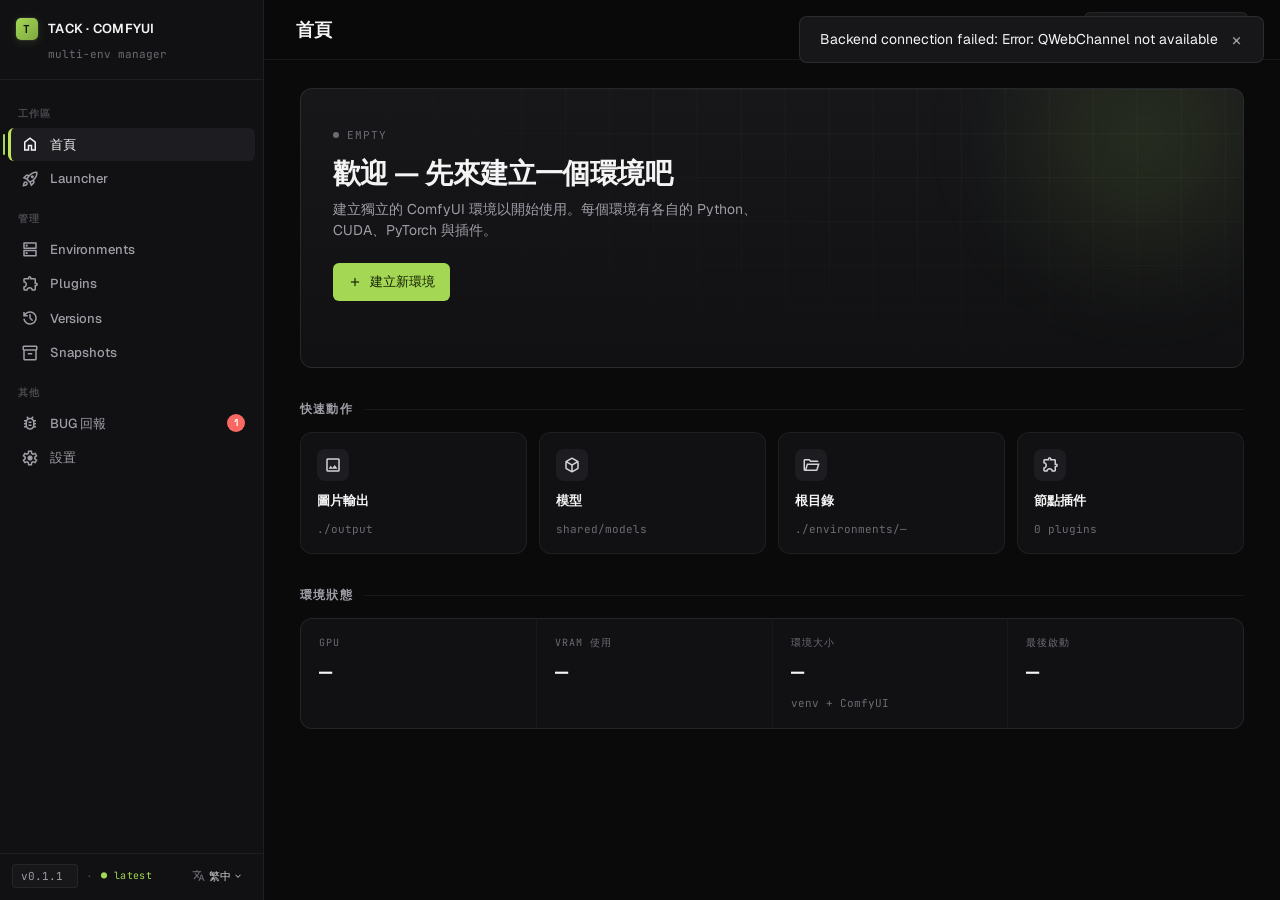
==== commit 68910c04: "feat(ui): Tack Industrial dark redesign, bump to 0.3.0 - Full UI redesign across all pages (Linear/W" ====
--- a/src/gui/web/index.html
+++ b/src/gui/web/index.html
@@ -5,14 +5,15 @@
     <meta name="viewport" content="width=device-width, initial-scale=1.0">
     <title>塔克ComfyUI啟動器</title>
 
-    <!-- Fonts: Space Grotesk + Inter + Material Symbols -->
+    <!-- Fonts: Geist + JetBrains Mono (industrial), Space Grotesk + Inter (legacy themes) + Material Symbols -->
+    <link href="https://fonts.googleapis.com/css2?family=Geist:wght@300;400;500;600;700&family=JetBrains+Mono:wght@400;500;600&display=swap" rel="stylesheet">
     <link href="https://fonts.googleapis.com/css2?family=Space+Grotesk:wght@400;500;600;700&family=Inter:wght@400;500;600&display=swap" rel="stylesheet">
     <link href="https://fonts.googleapis.com/css2?family=Material+Symbols+Outlined:opsz,wght,FILL,GRAD@24,400,0,0" rel="stylesheet">
 
     <!-- Anti-FOUC: apply theme before CSS parses -->
     <script>
       (function(){
-        var t = localStorage.getItem('color_scheme') || 'obsidian';
+        var t = localStorage.getItem('color_scheme') || 'tack-industrial';
         document.documentElement.setAttribute('data-theme', t);
       })();
     </script>
@@ -25,14 +26,37 @@
 
     <!-- Custom CSS -->
     <link rel="stylesheet" href="css/custom.css">
+
+    <!-- Tack Industrial design system (Linear/Warp-inspired; loaded last) -->
+    <link rel="stylesheet" href="css/tack-industrial.css">
 </head>
 <body class="bg-surface-container-lowest text-on-surface font-body antialiased min-h-screen flex overflow-hidden">
 
     <!-- ══════ SIDEBAR ══════ -->
     <aside id="sidebar" class="w-64 h-screen bg-surface-dim border-r border-outline-variant/20 flex flex-col fixed left-0 top-0 z-30">
 
-        <!-- Logo / Brand -->
-        <div class="px-6 py-5 border-b border-outline-variant/20">
+        <!-- Brand header (Tack Industrial) -->
+        <div class="ti-sidebar-head">
+            <div class="ti-brand">
+                <div class="ti-brand-mark">T</div>
+                <span>TACK · COMFYUI</span>
+            </div>
+            <div class="ti-subbrand" data-i18n="sidebar_subbrand">multi-env manager</div>
+        </div>
+
+        <!-- Active env pill (populated by app.js) -->
+        <div id="ti-env-pill" class="ti-env-pill" style="display:none">
+            <span class="ti-env-dot"></span>
+            <div class="ti-env-pill-body">
+                <div class="ti-env-pill-name" id="ti-env-pill-name">—</div>
+                <div class="ti-env-pill-meta" id="ti-env-pill-meta">no env</div>
+            </div>
+            <span class="material-symbols-outlined ti-env-pill-caret" style="font-size:14px">expand_more</span>
+            <div id="ti-env-menu" class="ti-env-menu" style="display:none"></div>
+        </div>
+
+        <!-- Legacy brand (shown only on non-industrial themes) -->
+        <div class="ti-legacy-brand px-6 py-5 border-b border-outline-variant/20">
             <h1 class="font-headline text-lg font-bold tracking-widest uppercase text-on-surface" data-i18n="sidebar_brand">塔克COMFYUI啟動器</h1>
             <div class="mt-2 flex items-center gap-2">
                 <span class="w-2 h-2 rounded-full bg-primary animate-pulse"></span>
@@ -42,18 +66,22 @@
 
         <!-- Navigation -->
         <nav class="flex-1 py-4 overflow-y-auto">
+            <div class="ti-nav-section">工作區</div>
             <a href="#" data-page="home" class="nav-item active flex items-center gap-4 px-6 py-4 text-[12px] font-label uppercase tracking-[0.15em] font-medium transition-all duration-200 cursor-pointer">
                 <span class="material-symbols-outlined text-[20px]">home</span>
                 <span data-i18n="sidebar_home">首頁</span>
             </a>
+            <a href="#" data-page="launcher" class="nav-item flex items-center gap-4 px-6 py-4 text-[12px] font-label uppercase tracking-[0.15em] font-medium transition-all duration-200 cursor-pointer">
+                <span class="material-symbols-outlined text-[20px]">rocket_launch</span>
+                <span data-i18n="sidebar_launch">Launcher</span>
+                <span class="ti-nav-run-dot" id="ti-nav-run-dot"></span>
+            </a>
+
+            <div class="ti-nav-section">管理</div>
             <a href="#" data-page="environments" class="nav-item flex items-center gap-4 px-6 py-4 text-[12px] font-label uppercase tracking-[0.15em] font-medium transition-all duration-200 cursor-pointer">
                 <span class="material-symbols-outlined text-[20px]">dns</span>
                 <span data-i18n="sidebar_environments">Environments</span>
             </a>
-            <a href="#" data-page="launcher" class="nav-item flex items-center gap-4 px-6 py-4 text-[12px] font-label uppercase tracking-[0.15em] font-medium transition-all duration-200 cursor-pointer">
-                <span class="material-symbols-outlined text-[20px]">rocket_launch</span>
-                <span data-i18n="sidebar_launch">Launcher</span>
-            </a>
             <a href="#" data-page="plugins" class="nav-item flex items-center gap-4 px-6 py-4 text-[12px] font-label uppercase tracking-[0.15em] font-medium transition-all duration-200 cursor-pointer">
                 <span class="material-symbols-outlined text-[20px]">extension</span>
                 <span data-i18n="sidebar_plugins">Plugins</span>
@@ -66,6 +94,8 @@
                 <span class="material-symbols-outlined text-[20px]">inventory_2</span>
                 <span data-i18n="sidebar_snapshots">Snapshots</span>
             </a>
+
+            <div class="ti-nav-section">其他</div>
             <a href="#" data-page="bug_report" class="nav-item flex items-center gap-4 px-6 py-4 text-[12px] font-label uppercase tracking-[0.15em] font-medium transition-all duration-200 cursor-pointer">
                 <span class="material-symbols-outlined text-[20px]">bug_report</span>
                 <span data-i18n="sidebar_bug_report">BUG 回報</span>
@@ -77,19 +107,19 @@
             </a>
         </nav>
 
-        <!-- Footer -->
-        <div class="px-6 py-5 border-t border-outline-variant/20 space-y-3">
-            <!-- Version block -->
-            <div id="version-block" class="version-block">
+        <!-- Footer (design: horizontal row — version · [lang dropdown]) -->
+        <div class="ti-sidebar-foot">
+            <button id="version-block" class="foot-version" title="Check for updates">
                 <span id="version-label" class="version-label">v0.1.1</span>
                 <span id="version-update-dot" class="version-dot"></span>
-            </div>
-            <!-- Language switcher -->
-            <div class="flex items-center gap-3">
-                <span class="material-symbols-outlined text-[18px] text-on-surface-variant">translate</span>
-                <select id="lang-switcher" class="select flex-1 py-1 text-[12px]">
-                    <option value="zh-TW">繁體中文</option>
-                    <option value="en">English</option>
+            </button>
+            <span class="foot-sep">·</span>
+            <span class="foot-latest" id="foot-latest-label">● latest</span>
+            <div class="foot-lang-wrap">
+                <span class="material-symbols-outlined foot-lang-icon">translate</span>
+                <select id="lang-switcher" class="foot-lang-select">
+                    <option value="zh-TW">繁中</option>
+                    <option value="en">EN</option>
                 </select>
             </div>
         </div>
@@ -100,8 +130,13 @@
 
         <!-- Top bar -->
         <header class="h-16 bg-surface border-b border-outline-variant/20 flex items-center px-8 sticky top-0 z-20 shrink-0">
-            <h2 id="page-title" class="font-headline text-xl font-black tracking-tighter uppercase text-on-surface" data-i18n="sidebar_environments">環境管理</h2>
+            <h2 id="page-title" class="font-headline text-xl font-black tracking-tighter uppercase text-on-surface" data-i18n="sidebar_home">首頁</h2>
             <div class="flex-1"></div>
+            <button id="ti-cmd-trigger" class="ti-cmd-trigger" type="button" title="Command palette (Ctrl+K)">
+                <span class="material-symbols-outlined" style="font-size:14px">search</span>
+                <span data-i18n="cmd_trigger">搜尋或跳轉</span>
+                <span class="ti-kbd">Ctrl K</span>
+            </button>
         </header>
 
         <!-- Page content container -->
@@ -112,6 +147,18 @@
             </div>
         </div>
     </main>
+
+    <!-- ══════ COMMAND PALETTE ══════ -->
+    <div id="ti-cmd-overlay" class="ti-cmd-overlay">
+        <div class="ti-cmd-panel" id="ti-cmd-panel">
+            <div class="ti-cmd-input-wrap">
+                <span class="material-symbols-outlined">search</span>
+                <input id="ti-cmd-input" class="ti-cmd-input" type="text" autocomplete="off" spellcheck="false" placeholder="輸入動作、環境名稱或頁面...">
+                <span class="ti-kbd">ESC</span>
+            </div>
+            <div id="ti-cmd-list" class="ti-cmd-list"></div>
+        </div>
+    </div>
 
     <!-- ══════ MODAL OVERLAY ══════ -->
     <div id="modal-overlay" class="fixed inset-0 bg-black/60 backdrop-blur-sm z-50 hidden items-center justify-center">
--- a/src/gui/web/css/tack-industrial.css
+++ b/src/gui/web/css/tack-industrial.css
@@ -0,0 +1,1523 @@
+/* ==========================================================================
+   Tack Industrial — Linear/Warp-inspired dark design system
+   Source: Claude Design handoff (OeMzfG36MHU-QDNyWqFrqw / Tack Launcher.html)
+   ========================================================================== */
+
+/* ── Fonts ────────────────────────────────────────────────────── */
+@import url('https://fonts.googleapis.com/css2?family=Geist:wght@300;400;500;600;700&family=JetBrains+Mono:wght@400;500;600&display=swap');
+
+/* ── Tack Industrial theme tokens ─────────────────────────────── */
+[data-theme="tack-industrial"] {
+  /* Industrial dark palette */
+  --bg-0: #0a0a0b;
+  --bg-1: #111113;
+  --bg-2: #17171a;
+  --bg-3: #1d1d21;
+  --bg-4: #26262c;
+  --border-1: rgba(255, 255, 255, 0.06);
+  --border-2: rgba(255, 255, 255, 0.09);
+  --border-3: rgba(255, 255, 255, 0.14);
+
+  --text-0: #f4f4f5;
+  --text-1: #d4d4d8;
+  --text-2: #9e9ea7;
+  --text-3: #6b6b74;
+  --text-4: #48484f;
+
+  /* Accent — lime / engineering green */
+  --accent: oklch(0.82 0.17 128);
+  --accent-dim: oklch(0.68 0.14 128);
+  --accent-glow: oklch(0.82 0.17 128 / 0.15);
+  --accent-text: oklch(0.22 0.05 128);
+
+  --danger: oklch(0.7 0.18 25);
+  --warn: oklch(0.82 0.14 75);
+  --info: oklch(0.75 0.12 230);
+
+  --radius-sm: 6px;
+  --radius: 8px;
+  --radius-lg: 12px;
+
+  --font-sans: 'Geist', 'Noto Sans TC', system-ui, sans-serif;
+  --font-mono: 'JetBrains Mono', ui-monospace, monospace;
+
+  /* ── Map into existing Tailwind RGB triplets so the rest of the app
+     picks up the palette automatically ─────────────────────────── */
+  --color-primary: 190 231 87;           /* lime accent ~ oklch(0.82 0.17 128) */
+  --color-primary-dim: 154 194 50;
+  --color-primary-container: 31 46 10;
+  --color-on-primary: 14 20 4;
+  --color-on-primary-container: 214 242 140;
+  --color-secondary: 158 158 167;
+  --color-secondary-container: 29 29 33;
+  --color-on-secondary-container: 212 212 216;
+  --color-tertiary: 137 197 255;
+  --color-tertiary-container: 18 30 44;
+  --color-error: 248 113 113;
+  --color-error-container: 60 20 22;
+  --color-surface: 10 10 11;
+  --color-surface-dim: 17 17 19;
+  --color-surface-bright: 38 38 44;
+  --color-surface-container-lowest: 10 10 11;
+  --color-surface-container-low: 17 17 19;
+  --color-surface-container: 23 23 26;
+  --color-surface-container-high: 29 29 33;
+  --color-surface-container-highest: 38 38 44;
+  --color-on-surface: 244 244 245;
+  --color-on-surface-variant: 158 158 167;
+  --color-outline: 72 72 79;
+  --color-outline-variant: 29 29 33;
+  --color-inverse-surface: 244 244 245;
+  --color-inverse-on-surface: 17 17 19;
+  --color-inverse-primary: 107 119 58;
+  --color-hero-gradient-start: 190 231 87;
+  --color-hero-gradient-end: 10 10 11;
+}
+
+/* ── Apply industrial typography + surface globally when theme is on ── */
+html[data-theme="tack-industrial"],
+html[data-theme="tack-industrial"] body {
+  font-family: var(--font-sans);
+  background: var(--bg-0);
+  color: var(--text-0);
+  -webkit-font-smoothing: antialiased;
+}
+
+html[data-theme="tack-industrial"] .mono,
+html[data-theme="tack-industrial"] .font-mono,
+html[data-theme="tack-industrial"] .font-body-mono {
+  font-family: var(--font-mono);
+  font-feature-settings: "ss01", "cv01";
+}
+
+/* ── Sidebar (override Tailwind layout classes inside sidebar) ── */
+html[data-theme="tack-industrial"] #sidebar {
+  width: 264px;
+  background: var(--bg-1);
+  border-right: 1px solid var(--border-1);
+  display: flex;
+  flex-direction: column;
+  overflow: hidden;
+  padding: 0;
+}
+
+html[data-theme="tack-industrial"] main.ml-64 {
+  margin-left: 264px;
+  background: var(--bg-0);
+}
+
+/* Hide the legacy brand on industrial theme; show only on other themes. */
+html[data-theme="tack-industrial"] .ti-legacy-brand { display: none !important; }
+html:not([data-theme="tack-industrial"]) .ti-sidebar-head,
+html:not([data-theme="tack-industrial"]) .ti-env-pill,
+html:not([data-theme="tack-industrial"]) .ti-nav-section,
+html:not([data-theme="tack-industrial"]) .ti-cmd-trigger { display: none !important; }
+
+/* Brand header */
+.ti-sidebar-head {
+  padding: 18px 16px 16px;
+  border-bottom: 1px solid var(--border-1);
+}
+.ti-brand {
+  display: flex; align-items: center; gap: 10px;
+  font-size: 13px; font-weight: 600;
+  color: var(--text-0); letter-spacing: 0.02em;
+}
+.ti-brand-mark {
+  width: 22px; height: 22px; border-radius: 5px;
+  background: linear-gradient(135deg, var(--accent), var(--accent-dim));
+  display: flex; align-items: center; justify-content: center;
+  font-family: var(--font-mono); font-size: 11px; font-weight: 700;
+  color: var(--accent-text);
+  box-shadow: 0 0 0 1px rgba(255,255,255,0.06), 0 2px 10px var(--accent-glow);
+}
+.ti-subbrand {
+  margin-top: 6px;
+  padding-left: 32px;
+  font-family: var(--font-mono);
+  font-size: 11px; color: var(--text-3);
+}
+
+/* Env selector pill */
+.ti-env-pill {
+  position: relative;
+  margin: 14px 12px 6px;
+  padding: 10px 12px;
+  border-radius: var(--radius);
+  background: var(--bg-2);
+  border: 1px solid var(--border-1);
+  display: flex; align-items: center; gap: 10px;
+  cursor: pointer;
+  transition: border-color 0.15s, background 0.15s;
+}
+.ti-env-pill:hover { border-color: var(--border-3); background: var(--bg-3); }
+.ti-env-pill.active { border-color: var(--accent); }
+.ti-env-dot {
+  width: 8px; height: 8px; border-radius: 50%;
+  background: var(--text-4);
+  flex-shrink: 0;
+}
+.ti-env-dot.running { background: var(--accent); box-shadow: 0 0 8px var(--accent); animation: ti-pulse 2s infinite; }
+.ti-env-dot.starting { background: var(--warn); animation: ti-pulse 1s infinite; }
+.ti-env-pill-body { flex: 1; min-width: 0; }
+.ti-env-pill-name {
+  font-family: var(--font-mono);
+  font-size: 12px; font-weight: 500; color: var(--text-0);
+  white-space: nowrap; overflow: hidden; text-overflow: ellipsis;
+}
+.ti-env-pill-meta {
+  font-size: 10px; color: var(--text-3);
+  font-family: var(--font-mono);
+  margin-top: 2px;
+}
+.ti-env-pill-caret {
+  color: var(--text-3);
+  transition: transform 0.2s;
+}
+.ti-env-pill.open .ti-env-pill-caret { transform: rotate(180deg); }
+
+.ti-env-menu {
+  position: absolute;
+  top: calc(100% + 4px); left: 0; right: 0;
+  background: var(--bg-2);
+  border: 1px solid var(--border-3);
+  border-radius: 8px;
+  padding: 4px;
+  box-shadow: 0 8px 24px rgba(0,0,0,0.4);
+  z-index: 50;
+  max-height: 320px; overflow-y: auto;
+}
+.ti-env-menu-item {
+  display: flex; align-items: center; gap: 8px;
+  padding: 8px 10px;
+  border-radius: 4px;
+  font-size: 12px;
+  cursor: pointer;
+  color: var(--text-1);
+}
+.ti-env-menu-item:hover { background: var(--bg-3); }
+.ti-env-menu-item .name { flex: 1; font-family: var(--font-mono); }
+.ti-env-menu-item .branch { color: var(--text-3); font-size: 10px; font-family: var(--font-mono); }
+.ti-env-menu-sep {
+  border-top: 1px solid var(--border-1);
+  margin: 4px 0;
+}
+.ti-env-menu-action {
+  display: flex; align-items: center; gap: 8px;
+  padding: 8px 10px;
+  border-radius: 4px;
+  font-size: 12px;
+  cursor: pointer;
+  color: var(--accent);
+}
+.ti-env-menu-action:hover { background: var(--bg-3); }
+
+@keyframes ti-pulse {
+  0%, 100% { opacity: 1; }
+  50% { opacity: 0.55; }
+}
+
+/* Nav */
+html[data-theme="tack-industrial"] #sidebar nav {
+  flex: 1;
+  padding: 12px 8px;
+  overflow-y: auto;
+  display: flex; flex-direction: column; gap: 1px;
+}
+.ti-nav-section {
+  padding: 14px 10px 6px;
+  font-family: var(--font-mono);
+  font-size: 10px; font-weight: 600;
+  color: var(--text-4);
+  text-transform: uppercase; letter-spacing: 0.12em;
+}
+html[data-theme="tack-industrial"] #sidebar .nav-item {
+  display: flex; align-items: center; gap: 11px;
+  padding: 7px 10px;
+  margin: 0;
+  border-radius: var(--radius-sm);
+  font-family: var(--font-sans);
+  font-size: 13px;
+  font-weight: 500;
+  text-transform: none;
+  letter-spacing: 0;
+  color: var(--text-2);
+  transition: background 0.1s, color 0.1s;
+  position: relative;
+  width: calc(100% - 0px);
+}
+html[data-theme="tack-industrial"] #sidebar .nav-item:hover {
+  background: var(--bg-2); color: var(--text-0);
+}
+html[data-theme="tack-industrial"] #sidebar .nav-item.active {
+  background: var(--bg-3); color: var(--text-0);
+}
+html[data-theme="tack-industrial"] #sidebar .nav-item.active::before {
+  content: '';
+  position: absolute;
+  left: -8px; top: 6px; bottom: 6px; width: 2px;
+  background: var(--accent); border-radius: 2px;
+}
+html[data-theme="tack-industrial"] #sidebar .nav-item .material-symbols-outlined {
+  flex-shrink: 0;
+  font-size: 18px;
+}
+html[data-theme="tack-industrial"] .ti-nav-run-dot {
+  margin-left: auto;
+  width: 8px; height: 8px; border-radius: 50%;
+  background: var(--accent);
+  box-shadow: 0 0 6px var(--accent);
+  animation: ti-pulse 2s infinite;
+  display: none;
+}
+html[data-theme="tack-industrial"] .ti-nav-run-dot.on { display: block; }
+
+html[data-theme="tack-industrial"] #sidebar .bug-badge {
+  margin-left: auto;
+  min-width: 18px; height: 18px;
+  padding: 0 5px; border-radius: 9px;
+  background: var(--danger); color: white;
+  font-size: 10px; font-weight: 600;
+  display: flex; align-items: center; justify-content: center;
+}
+
+/* Sidebar footer — horizontal layout per design
+   [version] · ● latest                   [translate icon] [lang select]
+*/
+.ti-sidebar-foot {
+  border-top: 1px solid var(--border-1);
+  padding: 10px 12px 12px;
+  font-family: var(--font-mono);
+  font-size: 11px;
+  color: var(--text-3);
+  display: flex;
+  align-items: center;
+  gap: 8px;
+  flex-wrap: nowrap;
+}
+html[data-theme="tack-industrial"] .ti-sidebar-foot .foot-version {
+  appearance: none;
+  display: inline-flex; align-items: center; gap: 6px;
+  padding: 3px 8px;
+  border-radius: 4px;
+  background: var(--bg-2);
+  border: 1px solid var(--border-1);
+  color: var(--text-2);
+  font-family: var(--font-mono);
+  font-size: 11px;
+  cursor: pointer;
+}
+html[data-theme="tack-industrial"] .ti-sidebar-foot .foot-version:hover {
+  border-color: var(--border-3);
+  color: var(--text-0);
+}
+html[data-theme="tack-industrial"] .ti-sidebar-foot .foot-version.has-update::after {
+  content: '';
+  width: 6px; height: 6px; border-radius: 50%;
+  background: var(--accent);
+  box-shadow: 0 0 6px var(--accent);
+}
+html[data-theme="tack-industrial"] .ti-sidebar-foot .foot-sep { color: var(--text-4); }
+html[data-theme="tack-industrial"] .ti-sidebar-foot .foot-latest {
+  color: var(--accent);
+  font-size: 10px;
+  font-family: var(--font-mono);
+  letter-spacing: 0.04em;
+}
+html[data-theme="tack-industrial"] .ti-sidebar-foot .foot-lang-wrap {
+  margin-left: auto;
+  display: inline-flex; align-items: center; gap: 4px;
+  padding: 2px 6px;
+  border-radius: 4px;
+  color: var(--text-2);
+  cursor: pointer;
+}
+html[data-theme="tack-industrial"] .ti-sidebar-foot .foot-lang-wrap:hover {
+  background: var(--bg-2);
+}
+html[data-theme="tack-industrial"] .ti-sidebar-foot .foot-lang-icon {
+  font-size: 13px !important;
+  color: var(--text-3);
+}
+html[data-theme="tack-industrial"] .ti-sidebar-foot .foot-lang-select {
+  appearance: none;
+  -webkit-appearance: none;
+  background: transparent;
+  border: 0;
+  color: var(--text-1);
+  font-family: var(--font-mono);
+  font-size: 11px;
+  padding: 0 14px 0 0;
+  cursor: pointer;
+  outline: none;
+  background-image: url("data:image/svg+xml,%3Csvg xmlns='http://www.w3.org/2000/svg' width='10' height='10' viewBox='0 0 24 24' fill='none' stroke='%239e9ea7' stroke-width='2.5'%3E%3Cpolyline points='6 9 12 15 18 9'/%3E%3C/svg%3E");
+  background-repeat: no-repeat;
+  background-position: right 2px center;
+}
+html[data-theme="tack-industrial"] .ti-sidebar-foot .foot-lang-select option {
+  background: var(--bg-2);
+  color: var(--text-0);
+}
+/* Legacy-theme fallback: keep the footer visible with simple stacked layout
+   so non-industrial themes still show version + language switcher. */
+html:not([data-theme="tack-industrial"]) .ti-sidebar-foot {
+  padding: 14px 20px;
+  border-top: 1px solid rgb(var(--color-outline-variant) / 0.2);
+  display: flex; flex-direction: column; gap: 10px;
+  font-family: inherit;
+}
+html:not([data-theme="tack-industrial"]) .ti-sidebar-foot .foot-sep,
+html:not([data-theme="tack-industrial"]) .ti-sidebar-foot .foot-latest { display: none; }
+html:not([data-theme="tack-industrial"]) .ti-sidebar-foot .foot-lang-wrap {
+  margin-left: 0;
+}
+html:not([data-theme="tack-industrial"]) .ti-sidebar-foot .foot-lang-icon {
+  font-size: 18px !important;
+}
+html:not([data-theme="tack-industrial"]) .ti-sidebar-foot .foot-version {
+  background: transparent; border: 0; padding: 0;
+  color: rgb(var(--color-on-surface-variant));
+}
+html:not([data-theme="tack-industrial"]) .ti-sidebar-foot .foot-lang-select {
+  background: rgb(var(--color-surface-container));
+  border: 1px solid rgb(var(--color-outline-variant));
+  border-radius: 4px;
+  padding: 4px 8px;
+  color: rgb(var(--color-on-surface));
+  font-size: 12px;
+  cursor: pointer;
+}
+
+/* ── Top header bar ── */
+html[data-theme="tack-industrial"] main > header {
+  height: 60px;
+  background: color-mix(in oklab, var(--bg-0) 85%, transparent);
+  backdrop-filter: blur(12px);
+  border-bottom: 1px solid var(--border-1);
+  padding: 0 32px;
+}
+html[data-theme="tack-industrial"] #page-title {
+  font-family: var(--font-sans);
+  font-size: 18px; font-weight: 600;
+  letter-spacing: -0.01em;
+  text-transform: none;
+  color: var(--text-0);
+}
+
+.ti-cmd-trigger {
+  margin-left: auto;
+  display: inline-flex; align-items: center; gap: 8px;
+  padding: 6px 10px 6px 12px;
+  background: var(--bg-2);
+  border: 1px solid var(--border-1);
+  border-radius: var(--radius-sm);
+  font-size: 12px; color: var(--text-3);
+  font-family: var(--font-sans);
+  transition: border-color 0.15s, color 0.15s;
+  cursor: pointer;
+}
+.ti-cmd-trigger:hover { border-color: var(--border-3); color: var(--text-1); }
+.ti-kbd {
+  font-family: var(--font-mono); font-size: 10px;
+  padding: 2px 6px; border-radius: 3px;
+  background: var(--bg-4);
+  color: var(--text-2);
+  border: 1px solid var(--border-1);
+}
+
+/* ── Main content container ──
+   Uniform inner padding for every page (matches design's .content spec:
+   32px inset from the frame). .ti-content below constrains max-width
+   without adding its own padding, so home and other pages line up. */
+html[data-theme="tack-industrial"] #main-content {
+  padding: 28px 36px 48px;
+  background: var(--bg-0);
+}
+@media (max-width: 1080px) {
+  html[data-theme="tack-industrial"] #main-content {
+    padding: 24px 28px 40px;
+  }
+}
+@media (max-width: 820px) {
+  html[data-theme="tack-industrial"] #main-content {
+    padding: 20px 20px 32px;
+  }
+}
+
+/* ── Buttons — reinterpret existing .btn-* within theme ── */
+html[data-theme="tack-industrial"] .btn,
+html[data-theme="tack-industrial"] button.btn {
+  display: inline-flex; align-items: center; gap: 8px;
+  padding: 8px 14px;
+  border-radius: var(--radius-sm);
+  font-family: var(--font-sans);
+  font-size: 13px; font-weight: 500;
+  transition: all 0.12s;
+  border: 1px solid transparent;
+  white-space: nowrap;
+  text-transform: none;
+  letter-spacing: 0;
+}
+html[data-theme="tack-industrial"] .btn-primary {
+  background: var(--accent);
+  color: var(--accent-text);
+  font-weight: 600;
+  border-color: transparent;
+}
+html[data-theme="tack-industrial"] .btn-primary:hover {
+  background: oklch(0.88 0.17 128);
+  color: var(--accent-text);
+}
+html[data-theme="tack-industrial"] .btn-primary:active { transform: translateY(1px); }
+html[data-theme="tack-industrial"] .btn-secondary {
+  background: var(--bg-2);
+  border-color: var(--border-2);
+  color: var(--text-0);
+}
+html[data-theme="tack-industrial"] .btn-secondary:hover {
+  background: var(--bg-3);
+  border-color: var(--border-3);
+  color: var(--text-0);
+}
+html[data-theme="tack-industrial"] .btn-ghost,
+html[data-theme="tack-industrial"] .btn-text {
+  background: transparent;
+  color: var(--text-1);
+  border-color: transparent;
+}
+html[data-theme="tack-industrial"] .btn-ghost:hover,
+html[data-theme="tack-industrial"] .btn-text:hover {
+  background: var(--bg-2); color: var(--text-0);
+}
+html[data-theme="tack-industrial"] .btn-danger {
+  color: oklch(0.82 0.14 25);
+  background: transparent;
+}
+html[data-theme="tack-industrial"] .btn-danger:hover {
+  background: oklch(0.3 0.1 25 / 0.3);
+  color: oklch(0.9 0.14 25);
+}
+
+/* ── Cards ── */
+html[data-theme="tack-industrial"] .card,
+html[data-theme="tack-industrial"] .env-card,
+html[data-theme="tack-industrial"] .snapshot-card,
+html[data-theme="tack-industrial"] .plugin-card {
+  background: var(--bg-1);
+  border: 1px solid var(--border-1);
+  border-radius: var(--radius-lg);
+  color: var(--text-0);
+}
+html[data-theme="tack-industrial"] .card:hover,
+html[data-theme="tack-industrial"] .env-card:hover,
+html[data-theme="tack-industrial"] .snapshot-card:hover,
+html[data-theme="tack-industrial"] .plugin-card:hover {
+  border-color: var(--border-3);
+}
+
+/* ── Form controls ── */
+html[data-theme="tack-industrial"] .select,
+html[data-theme="tack-industrial"] .input,
+html[data-theme="tack-industrial"] .text-input,
+html[data-theme="tack-industrial"] input[type="text"],
+html[data-theme="tack-industrial"] input[type="search"],
+html[data-theme="tack-industrial"] input[type="number"],
+html[data-theme="tack-industrial"] input[type="email"],
+html[data-theme="tack-industrial"] select,
+html[data-theme="tack-industrial"] textarea {
+  padding: 9px 12px;
+  background: var(--bg-0);
+  border: 1px solid var(--border-2);
+  border-radius: var(--radius-sm);
+  font-family: var(--font-sans);
+  font-size: 13px;
+  color: var(--text-0);
+  transition: border-color 0.12s;
+}
+html[data-theme="tack-industrial"] .select:focus,
+html[data-theme="tack-industrial"] .input:focus,
+html[data-theme="tack-industrial"] .text-input:focus,
+html[data-theme="tack-industrial"] input:focus,
+html[data-theme="tack-industrial"] select:focus,
+html[data-theme="tack-industrial"] textarea:focus {
+  outline: none;
+  border-color: var(--accent);
+}
+
+/* ── Home page: Hero + tiles + stats ──
+   Padding lives on #main-content so every page aligns — .ti-content only
+   constrains max width. */
+.ti-content { max-width: 1160px; }
+
+.ti-hero {
+  position: relative;
+  border-radius: var(--radius-lg);
+  overflow: hidden;
+  background: linear-gradient(180deg, var(--bg-2), var(--bg-1));
+  border: 1px solid var(--border-2);
+  min-height: 280px;
+}
+.ti-hero-grid-bg {
+  position: absolute; inset: 0;
+  background-image:
+    linear-gradient(var(--border-1) 1px, transparent 1px),
+    linear-gradient(90deg, var(--border-1) 1px, transparent 1px);
+  background-size: 44px 44px;
+  mask-image: radial-gradient(ellipse at 80% 0%, black 30%, transparent 75%);
+  -webkit-mask-image: radial-gradient(ellipse at 80% 0%, black 30%, transparent 75%);
+  opacity: 0.5;
+}
+.ti-hero-glow {
+  position: absolute;
+  width: 400px; height: 400px;
+  right: -100px; top: -150px;
+  background: radial-gradient(circle, var(--accent-glow), transparent 60%);
+  filter: blur(40px);
+  pointer-events: none;
+}
+.ti-hero-inner {
+  position: relative;
+  padding: 32px;
+  display: flex; gap: 24px;
+}
+.ti-hero-col { flex: 1; min-width: 0; }
+.ti-hero-eyebrow {
+  display: inline-flex; align-items: center; gap: 8px;
+  font-family: var(--font-mono);
+  font-size: 11px; color: var(--text-3);
+  text-transform: uppercase; letter-spacing: 0.1em;
+  margin-bottom: 14px;
+}
+.ti-hero-eyebrow .dot {
+  width: 6px; height: 6px; border-radius: 50%;
+  background: var(--text-3);
+}
+.ti-hero-eyebrow .dot.on {
+  background: var(--accent);
+  box-shadow: 0 0 6px var(--accent);
+}
+.ti-hero-title {
+  font-family: var(--font-sans);
+  font-size: 28px; font-weight: 600;
+  letter-spacing: -0.02em;
+  line-height: 1.15;
+  margin-bottom: 10px;
+  color: var(--text-0);
+}
+.ti-hero-title .env-name {
+  color: var(--accent);
+  font-family: var(--font-mono);
+  font-weight: 500;
+}
+.ti-hero-sub {
+  font-family: var(--font-sans);
+  font-size: 14px; color: var(--text-2);
+  max-width: 460px; line-height: 1.5;
+}
+.ti-hero-meta {
+  display: flex; flex-wrap: wrap; gap: 20px;
+  margin-top: 22px;
+  font-size: 12px;
+}
+.ti-hero-meta .kv { display: flex; flex-direction: column; gap: 3px; }
+.ti-hero-meta .k {
+  color: var(--text-3);
+  font-size: 10px;
+  text-transform: uppercase;
+  letter-spacing: 0.08em;
+  font-family: var(--font-mono);
+}
+.ti-hero-meta .v {
+  color: var(--text-0);
+  font-family: var(--font-mono);
+  font-size: 13px;
+}
+
+/* Launch panel */
+.ti-launch-panel {
+  flex-shrink: 0;
+  width: 260px;
+  background: var(--bg-0);
+  border: 1px solid var(--border-2);
+  border-radius: var(--radius);
+  padding: 18px;
+  display: flex; flex-direction: column; gap: 14px;
+}
+.ti-launch-state {
+  display: flex; align-items: center; gap: 10px;
+  padding: 10px 12px;
+  background: var(--bg-2);
+  border-radius: var(--radius-sm);
+  font-family: var(--font-mono); font-size: 11px;
+  color: var(--text-2);
+  text-transform: uppercase; letter-spacing: 0.08em;
+}
+.ti-launch-state .led {
+  width: 8px; height: 8px; border-radius: 50%;
+  background: var(--text-4);
+}
+.ti-launch-state.stopped .led { background: var(--text-3); }
+.ti-launch-state.starting .led { background: var(--warn); animation: ti-pulse 0.8s infinite; }
+.ti-launch-state.running .led {
+  background: var(--accent);
+  box-shadow: 0 0 8px var(--accent);
+  animation: ti-pulse 2s infinite;
+}
+.ti-launch-state .port {
+  margin-left: auto;
+  color: var(--accent);
+}
+
+.ti-launch-btn {
+  width: 100%;
+  padding: 14px;
+  border: 0; border-radius: var(--radius);
+  font-family: var(--font-sans);
+  font-size: 15px; font-weight: 600;
+  display: flex; align-items: center; justify-content: center; gap: 10px;
+  cursor: pointer;
+  transition: all 0.15s;
+  letter-spacing: 0.01em;
+  position: relative;
+  overflow: hidden;
+}
+.ti-launch-btn.go {
+  background: var(--accent);
+  color: var(--accent-text);
+  box-shadow: 0 0 0 1px oklch(0.9 0.17 128), 0 8px 24px var(--accent-glow);
+}
+.ti-launch-btn.go:hover {
+  background: oklch(0.88 0.17 128);
+  box-shadow: 0 0 0 1px oklch(0.95 0.17 128), 0 10px 28px var(--accent-glow);
+}
+.ti-launch-btn.go:active { transform: translateY(1px); }
+.ti-launch-btn.starting {
+  background: var(--bg-3);
+  color: var(--text-1);
+  border: 1px solid var(--border-3);
+  pointer-events: none;
+}
+.ti-launch-btn.starting::before {
+  content: '';
+  position: absolute;
+  left: 0; top: 0; bottom: 0; width: 30%;
+  background: linear-gradient(90deg, transparent, var(--accent-glow), transparent);
+  animation: ti-sweep 1.4s infinite linear;
+}
+@keyframes ti-sweep {
+  0% { left: -30%; }
+  100% { left: 100%; }
+}
+.ti-launch-btn.stop {
+  background: var(--bg-2);
+  border: 1px solid var(--border-3);
+  color: var(--text-0);
+}
+.ti-launch-btn.stop:hover {
+  background: oklch(0.3 0.1 25 / 0.3);
+  border-color: oklch(0.7 0.18 25);
+  color: oklch(0.9 0.14 25);
+}
+
+.ti-launch-small {
+  display: grid; grid-template-columns: 1fr 1fr;
+  gap: 6px;
+}
+.ti-launch-small .btn {
+  padding: 7px;
+  justify-content: center;
+  font-size: 12px;
+}
+
+.ti-launch-url {
+  font-family: var(--font-mono); font-size: 11px;
+  color: var(--text-2);
+  padding: 8px 10px;
+  background: var(--bg-2);
+  border-radius: var(--radius-sm);
+  display: flex; align-items: center; gap: 8px;
+}
+.ti-launch-url .label { color: var(--text-3); }
+.ti-launch-url .val {
+  color: var(--accent);
+  flex: 1; min-width: 0;
+  overflow: hidden; text-overflow: ellipsis; white-space: nowrap;
+}
+
+/* Section head */
+.ti-section-head {
+  display: flex; align-items: center; gap: 12px;
+  margin: 32px 0 14px;
+}
+.ti-section-head h2 {
+  font-family: var(--font-mono);
+  font-size: 12px; font-weight: 600;
+  text-transform: uppercase; letter-spacing: 0.1em;
+  color: var(--text-2);
+}
+.ti-section-head .line {
+  flex: 1; height: 1px; background: var(--border-1);
+}
+.ti-section-action {
+  font-size: 12px;
+  color: var(--text-2);
+  display: inline-flex; align-items: center; gap: 4px;
+  background: none; border: 0; cursor: pointer;
+}
+.ti-section-action:hover { color: var(--text-0); }
+
+/* Tiles */
+.ti-tile-grid {
+  display: grid;
+  grid-template-columns: repeat(4, 1fr);
+  gap: 12px;
+  margin-top: 8px;
+}
+.ti-tile {
+  background: var(--bg-1);
+  border: 1px solid var(--border-1);
+  border-radius: var(--radius-lg);
+  padding: 16px;
+  cursor: pointer;
+  transition: all 0.15s;
+  display: flex; flex-direction: column; gap: 10px;
+  min-height: 108px;
+}
+.ti-tile:hover {
+  border-color: var(--border-3);
+  background: var(--bg-2);
+  transform: translateY(-1px);
+}
+.ti-tile-icon {
+  width: 32px; height: 32px;
+  border-radius: 8px;
+  background: var(--bg-3);
+  display: flex; align-items: center; justify-content: center;
+  color: var(--text-1);
+}
+.ti-tile:hover .ti-tile-icon { color: var(--accent); }
+.ti-tile .material-symbols-outlined { font-size: 18px; }
+.ti-tile-title {
+  font-size: 13px; font-weight: 600;
+  color: var(--text-0);
+}
+.ti-tile-sub {
+  font-family: var(--font-mono);
+  font-size: 11px; color: var(--text-3);
+  margin-top: auto;
+  overflow: hidden; text-overflow: ellipsis; white-space: nowrap;
+}
+
+/* Stats row */
+.ti-stats {
+  display: grid;
+  grid-template-columns: repeat(4, 1fr);
+  gap: 1px;
+  background: var(--border-1);
+  border: 1px solid var(--border-1);
+  border-radius: var(--radius-lg);
+  overflow: hidden;
+  margin-top: 8px;
+}
+.ti-stat {
+  padding: 16px 18px;
+  background: var(--bg-1);
+  display: flex; flex-direction: column; gap: 6px;
+}
+.ti-stat-k {
+  font-family: var(--font-mono);
+  font-size: 10px;
+  color: var(--text-3);
+  text-transform: uppercase; letter-spacing: 0.1em;
+}
+.ti-stat-v {
+  font-family: var(--font-mono);
+  font-size: 22px; font-weight: 500;
+  letter-spacing: -0.01em;
+  color: var(--text-0);
+}
+.ti-stat-v .unit {
+  font-size: 12px; color: var(--text-3); margin-left: 4px;
+}
+.ti-stat-sub {
+  font-family: var(--font-mono);
+  font-size: 11px; color: var(--text-3);
+}
+
+/* Log panel */
+.ti-log-panel {
+  background: var(--bg-0);
+  border: 1px solid var(--border-1);
+  border-radius: var(--radius-lg);
+  font-family: var(--font-mono);
+  font-size: 11px;
+  line-height: 1.6;
+  overflow: hidden;
+}
+.ti-log-head {
+  display: flex; align-items: center; gap: 8px;
+  padding: 10px 14px;
+  background: var(--bg-1);
+  border-bottom: 1px solid var(--border-1);
+  font-size: 11px; color: var(--text-2);
+}
+.ti-log-body { padding: 12px 14px; max-height: 220px; overflow-y: auto; }
+.ti-log-line { display: flex; gap: 10px; }
+.ti-log-line .time { color: var(--text-4); flex-shrink: 0; }
+.ti-log-line .lvl { width: 44px; flex-shrink: 0; }
+.ti-log-line .lvl.info { color: var(--info); }
+.ti-log-line .lvl.ok { color: var(--accent); }
+.ti-log-line .lvl.warn { color: var(--warn); }
+.ti-log-line .lvl.err { color: var(--danger); }
+.ti-log-line .msg { color: var(--text-1); }
+
+/* ── Command palette ── */
+.ti-cmd-overlay {
+  position: fixed; inset: 0;
+  background: rgba(0, 0, 0, 0.6);
+  backdrop-filter: blur(4px);
+  display: none;
+  justify-content: center;
+  padding-top: 12vh;
+  z-index: 200;
+  animation: ti-fade-in 0.12s ease;
+}
+.ti-cmd-overlay.open { display: flex; }
+@keyframes ti-fade-in {
+  from { opacity: 0; }
+  to { opacity: 1; }
+}
+.ti-cmd-panel {
+  width: 560px; max-width: 90vw;
+  height: fit-content;
+  background: var(--bg-2);
+  border: 1px solid var(--border-3);
+  border-radius: 12px;
+  box-shadow: 0 24px 60px rgba(0, 0, 0, 0.5);
+  overflow: hidden;
+  animation: ti-pop-in 0.15s cubic-bezier(0.16, 1, 0.3, 1);
+}
+@keyframes ti-pop-in {
+  from { transform: translateY(-8px) scale(0.98); opacity: 0; }
+  to { transform: translateY(0) scale(1); opacity: 1; }
+}
+.ti-cmd-input-wrap {
+  display: flex; align-items: center; gap: 12px;
+  padding: 14px 16px;
+  border-bottom: 1px solid var(--border-1);
+}
+.ti-cmd-input-wrap .material-symbols-outlined {
+  color: var(--text-3);
+  font-size: 18px;
+}
+.ti-cmd-input {
+  flex: 1;
+  background: transparent;
+  border: 0;
+  outline: none;
+  font-family: var(--font-sans);
+  font-size: 15px;
+  color: var(--text-0);
+}
+.ti-cmd-input::placeholder { color: var(--text-3); }
+.ti-cmd-list {
+  max-height: 380px;
+  overflow-y: auto;
+  padding: 6px;
+}
+.ti-cmd-group-head {
+  padding: 8px 10px 4px;
+  font-family: var(--font-mono);
+  font-size: 10px; font-weight: 600;
+  text-transform: uppercase; letter-spacing: 0.1em;
+  color: var(--text-4);
+}
+.ti-cmd-item {
+  padding: 8px 10px;
+  border-radius: var(--radius-sm);
+  display: flex; align-items: center; gap: 12px;
+  font-size: 13px;
+  color: var(--text-1);
+  cursor: pointer;
+}
+.ti-cmd-item.active { background: var(--bg-3); color: var(--text-0); }
+.ti-cmd-item .material-symbols-outlined {
+  font-size: 16px;
+  color: var(--text-2);
+}
+.ti-cmd-item.active .material-symbols-outlined { color: var(--accent); }
+.ti-cmd-item .label { flex: 1; }
+.ti-cmd-item .shortcut {
+  font-family: var(--font-mono);
+  font-size: 10px;
+  color: var(--text-3);
+}
+.ti-cmd-empty {
+  padding: 20px;
+  text-align: center;
+  font-size: 12px;
+  color: var(--text-3);
+}
+
+/* ── Modal (theme-specific refinements on top of existing modal) ── */
+html[data-theme="tack-industrial"] #modal-overlay {
+  background: rgba(0, 0, 0, 0.65);
+  backdrop-filter: blur(4px);
+}
+html[data-theme="tack-industrial"] #modal-container {
+  width: 520px; max-width: 90vw;
+  background: var(--bg-1);
+  border: 1px solid var(--border-2);
+  border-radius: var(--radius-lg);
+  overflow: hidden;
+}
+html[data-theme="tack-industrial"] #modal-container > div > div:first-child {
+  padding: 18px 22px;
+  border-bottom: 1px solid var(--border-1);
+}
+html[data-theme="tack-industrial"] #modal-container h3 {
+  font-family: var(--font-sans);
+  font-size: 15px;
+  font-weight: 600;
+  text-transform: none;
+  letter-spacing: 0;
+  color: var(--text-0);
+}
+
+/* ── Chip/badge ── */
+html[data-theme="tack-industrial"] .chip {
+  display: inline-flex; align-items: center; gap: 6px;
+  padding: 4px 9px;
+  border-radius: 4px;
+  background: var(--bg-2);
+  border: 1px solid var(--border-1);
+  font-family: var(--font-mono);
+  font-size: 11px;
+  color: var(--text-1);
+}
+html[data-theme="tack-industrial"] .chip.accent {
+  border-color: var(--accent-dim);
+  color: var(--accent);
+  background: var(--accent-glow);
+}
+
+/* ── Scrollbars ── */
+html[data-theme="tack-industrial"] ::-webkit-scrollbar { width: 8px; height: 8px; }
+html[data-theme="tack-industrial"] ::-webkit-scrollbar-track { background: transparent; }
+html[data-theme="tack-industrial"] ::-webkit-scrollbar-thumb {
+  background: var(--bg-4); border-radius: 4px;
+}
+html[data-theme="tack-industrial"] ::-webkit-scrollbar-thumb:hover {
+  background: var(--text-4);
+}
+
+/* Empty state */
+.ti-empty {
+  display: flex; flex-direction: column; align-items: center; justify-content: center;
+  padding: 60px 20px;
+  text-align: center;
+  color: var(--text-3);
+}
+.ti-empty-icon {
+  width: 48px; height: 48px; border-radius: 12px;
+  background: var(--bg-2); border: 1px solid var(--border-1);
+  display: flex; align-items: center; justify-content: center;
+  margin-bottom: 14px;
+  color: var(--text-2);
+}
+.ti-empty h4 { font-size: 14px; color: var(--text-1); margin-bottom: 6px; }
+.ti-empty p { font-size: 12px; max-width: 320px; line-height: 1.5; }
+
+/* ── Toast (theme-tweaked) ── */
+html[data-theme="tack-industrial"] .toast {
+  background: var(--bg-2);
+  border: 1px solid var(--border-2);
+  border-radius: var(--radius);
+  color: var(--text-0);
+  font-family: var(--font-sans);
+}
+html[data-theme="tack-industrial"] .toast-success {
+  border-color: var(--accent-dim);
+}
+html[data-theme="tack-industrial"] .toast-success .toast-message::before {
+  color: var(--accent);
+}
+
+/* Responsive guard */
+@media (max-width: 900px) {
+  .ti-hero-inner { flex-direction: column; }
+  .ti-launch-panel { width: 100%; }
+  .ti-tile-grid { grid-template-columns: repeat(2, 1fr); }
+  .ti-stats { grid-template-columns: repeat(2, 1fr); }
+}
+
+/* ══════════════════════════════════════════════════════════════════
+   Management page surfaces — environments, plugins, versions, snapshots
+   ══════════════════════════════════════════════════════════════════ */
+
+/* Shared page header (title + sub + right-aligned actions) */
+.ti-page-head {
+  display: flex; align-items: flex-start; gap: 12px;
+  margin-bottom: 20px;
+}
+.ti-page-head h1 {
+  font-family: var(--font-sans);
+  font-size: 22px; font-weight: 600;
+  letter-spacing: -0.02em;
+  color: var(--text-0);
+  margin: 0;
+}
+.ti-page-sub {
+  font-size: 13px; color: var(--text-3);
+  margin-top: 4px;
+}
+.ti-page-sub .accent {
+  color: var(--accent);
+  font-family: var(--font-mono);
+}
+.ti-page-actions {
+  margin-left: auto;
+  display: flex; align-items: center; gap: 8px;
+}
+
+/* Env selector pill-input in page actions */
+.ti-env-select {
+  display: inline-flex; align-items: center; gap: 8px;
+  padding: 6px 10px 6px 12px;
+  background: var(--bg-2);
+  border: 1px solid var(--border-1);
+  border-radius: var(--radius-sm);
+  font-size: 12px;
+  color: var(--text-1);
+}
+.ti-env-select select {
+  background: transparent; border: 0; padding: 0;
+  color: var(--text-0);
+  font-size: 12px;
+  font-family: var(--font-mono);
+  cursor: pointer;
+  min-width: 120px;
+}
+.ti-env-select label {
+  color: var(--text-3);
+  font-family: var(--font-mono);
+  font-size: 10px;
+  text-transform: uppercase;
+  letter-spacing: 0.08em;
+}
+
+.ti-search-box {
+  display: inline-flex; align-items: center; gap: 8px;
+  padding: 6px 12px;
+  background: var(--bg-2);
+  border: 1px solid var(--border-1);
+  border-radius: var(--radius-sm);
+}
+.ti-search-box .material-symbols-outlined {
+  color: var(--text-3);
+  font-size: 14px;
+}
+.ti-search-box input {
+  background: transparent;
+  border: 0; padding: 0;
+  font-size: 13px;
+  color: var(--text-0);
+  width: 180px;
+  outline: none;
+}
+.ti-search-box input::placeholder { color: var(--text-3); }
+
+/* ── Environments page ── */
+.ti-env-list {
+  display: flex; flex-direction: column;
+  border: 1px solid var(--border-1);
+  border-radius: var(--radius-lg);
+  overflow: hidden;
+  background: var(--bg-1);
+}
+.ti-env-list-head,
+.ti-env-list-row {
+  display: grid;
+  grid-template-columns: 20px minmax(220px, 1.6fr) minmax(120px, 1fr) minmax(160px, 1.1fr) 110px 190px;
+  gap: 14px;
+  padding: 14px 18px;
+  align-items: center;
+  border-bottom: 1px solid var(--border-1);
+  font-size: 13px;
+}
+.ti-env-list-row:last-child { border-bottom: none; }
+.ti-env-list-row:hover { background: var(--bg-2); }
+.ti-env-list-head {
+  font-family: var(--font-mono);
+  font-size: 10px; font-weight: 600;
+  text-transform: uppercase;
+  letter-spacing: 0.1em;
+  color: var(--text-3);
+  background: var(--bg-2);
+  pointer-events: none;
+}
+.ti-env-list-row .name { font-weight: 500; color: var(--text-0); display: flex; align-items: center; gap: 10px; min-width: 0; }
+.ti-env-list-row .name-main {
+  font-family: var(--font-mono);
+  font-size: 13px;
+  color: var(--text-0);
+  white-space: nowrap; overflow: hidden; text-overflow: ellipsis;
+}
+.ti-env-list-row .name-sub {
+  font-size: 11px; color: var(--text-3);
+  margin-top: 2px;
+}
+.ti-env-list-row .version,
+.ti-env-list-row .stack {
+  font-family: var(--font-mono);
+  color: var(--text-2);
+  font-size: 12px;
+  min-width: 0;
+}
+.ti-env-list-row .version-main,
+.ti-env-list-row .stack-main {
+  color: var(--text-1);
+  white-space: nowrap; overflow: hidden; text-overflow: ellipsis;
+}
+.ti-env-list-row .version-sub,
+.ti-env-list-row .stack-sub {
+  font-size: 10px; color: var(--text-4);
+  margin-top: 2px;
+}
+.ti-env-list-row .status {
+  font-family: var(--font-mono);
+  font-size: 11px;
+  text-transform: uppercase;
+  letter-spacing: 0.05em;
+  color: var(--text-3);
+  white-space: nowrap;
+}
+.ti-env-list-row .status.running { color: var(--accent); }
+.ti-env-list-row .status.starting { color: var(--warn); }
+.ti-env-list-row .actions {
+  display: flex; gap: 6px; justify-content: flex-end;
+}
+.ti-env-list-row .tag {
+  display: inline-flex; align-items: center;
+  padding: 1px 6px;
+  border-radius: 3px;
+  background: var(--accent-glow);
+  color: var(--accent);
+  font-size: 10px;
+  font-family: var(--font-mono);
+  letter-spacing: 0.02em;
+}
+
+/* ── Plugins page ── */
+.ti-plugin-list {
+  display: flex; flex-direction: column;
+  border: 1px solid var(--border-1);
+  border-radius: var(--radius-lg);
+  overflow: hidden;
+  background: var(--bg-1);
+}
+.ti-plugin-list-head,
+.ti-plugin-row {
+  display: grid;
+  grid-template-columns: 28px minmax(240px, 1fr) 110px 90px 170px;
+  gap: 14px;
+  align-items: center;
+  padding: 12px 18px;
+  border-bottom: 1px solid var(--border-1);
+  font-size: 13px;
+}
+.ti-plugin-list-head {
+  font-family: var(--font-mono);
+  font-size: 10px; font-weight: 600;
+  text-transform: uppercase; letter-spacing: 0.1em;
+  color: var(--text-3);
+  background: var(--bg-2);
+}
+.ti-plugin-row:last-child { border-bottom: none; }
+.ti-plugin-row:hover { background: var(--bg-2); }
+.ti-plugin-check {
+  width: 18px; height: 18px;
+  border: 1.5px solid var(--border-3);
+  border-radius: 4px;
+  display: flex; align-items: center; justify-content: center;
+  cursor: pointer;
+  color: var(--text-3);
+  background: transparent;
+}
+.ti-plugin-check.on {
+  background: var(--accent);
+  border-color: var(--accent);
+  color: var(--accent-text);
+}
+.ti-plugin-check .material-symbols-outlined { font-size: 13px; }
+.ti-plugin-name { font-weight: 500; color: var(--text-0); }
+.ti-plugin-author {
+  font-size: 11px;
+  color: var(--text-3);
+  font-family: var(--font-mono);
+  margin-top: 2px;
+}
+.ti-plugin-version {
+  font-family: var(--font-mono);
+  font-size: 12px;
+  color: var(--text-2);
+}
+.ti-plugin-actions {
+  display: flex; gap: 6px; justify-content: flex-end;
+}
+
+/* ── Versions page ── */
+.ti-card-grid-2 {
+  display: grid;
+  grid-template-columns: 1fr 1fr;
+  gap: 12px;
+  margin-bottom: 24px;
+}
+@media (max-width: 780px) {
+  .ti-card-grid-2 { grid-template-columns: 1fr; }
+}
+html[data-theme="tack-industrial"] .ti-card {
+  background: var(--bg-1);
+  border: 1px solid var(--border-1);
+  border-radius: var(--radius-lg);
+  overflow: hidden;
+}
+.ti-card-head {
+  padding: 14px 18px;
+  border-bottom: 1px solid var(--border-1);
+  display: flex; align-items: center; gap: 12px;
+}
+.ti-card-head .material-symbols-outlined { color: var(--text-2); font-size: 16px; }
+.ti-card-title {
+  font-size: 13px; font-weight: 600;
+  color: var(--text-0);
+}
+.ti-card-body { padding: 18px; }
+.ti-card-body > * + * { margin-top: 12px; }
+
+.ti-commit-row {
+  display: grid;
+  grid-template-columns: 86px 1fr 140px 80px;
+  gap: 14px;
+  padding: 13px 18px;
+  border-bottom: 1px solid var(--border-1);
+  font-size: 13px;
+  align-items: center;
+}
+.ti-commit-row:last-child { border-bottom: none; }
+.ti-commit-row:hover { background: var(--bg-2); }
+.ti-commit-row.selected {
+  background: var(--accent-glow);
+}
+.ti-commit-row .hash {
+  font-family: var(--font-mono);
+  font-size: 12px;
+  color: var(--accent);
+}
+.ti-commit-row .msg {
+  color: var(--text-1);
+  white-space: nowrap; overflow: hidden; text-overflow: ellipsis;
+}
+.ti-commit-row .author {
+  color: var(--text-3);
+  font-size: 12px;
+}
+.ti-commit-row .date {
+  color: var(--text-4);
+  font-size: 11px;
+  text-align: right;
+}
+
+/* Tag row (radio-like pick list) */
+.ti-tag-list {
+  max-height: 260px;
+  overflow-y: auto;
+  border: 1px solid var(--border-1);
+  border-radius: var(--radius);
+  background: var(--bg-0);
+}
+.ti-tag-row {
+  display: grid;
+  grid-template-columns: 1fr auto;
+  gap: 14px;
+  padding: 10px 14px;
+  border-bottom: 1px solid var(--border-1);
+  cursor: pointer;
+  font-size: 13px;
+  align-items: center;
+}
+.ti-tag-row:last-child { border-bottom: none; }
+.ti-tag-row:hover { background: var(--bg-2); }
+.ti-tag-row.selected { background: var(--accent-glow); color: var(--text-0); }
+.ti-tag-row .tag-name {
+  font-family: var(--font-mono);
+  color: var(--accent);
+  font-size: 13px;
+}
+.ti-tag-row.selected .tag-name { color: var(--accent); }
+.ti-tag-row .tag-date {
+  font-family: var(--font-mono);
+  color: var(--text-4);
+  font-size: 11px;
+}
+.ti-tag-row .current-badge {
+  margin-left: 8px;
+  font-family: var(--font-mono);
+  color: var(--accent);
+  font-size: 10px;
+}
+
+/* ── Snapshots page ── */
+.ti-snap-list {
+  display: flex; flex-direction: column;
+  border: 1px solid var(--border-1);
+  border-radius: var(--radius-lg);
+  overflow: hidden;
+  background: var(--bg-1);
+}
+.ti-snap-row {
+  display: grid;
+  grid-template-columns: auto 1fr auto 150px;
+  gap: 20px;
+  padding: 16px 20px;
+  border-bottom: 1px solid var(--border-1);
+  align-items: center;
+}
+.ti-snap-row:last-child { border-bottom: none; }
+.ti-snap-row:hover { background: var(--bg-2); }
+.ti-snap-icon {
+  width: 36px; height: 36px;
+  border-radius: 8px;
+  background: var(--bg-3);
+  display: flex; align-items: center; justify-content: center;
+  color: var(--text-2);
+}
+.ti-snap-icon .material-symbols-outlined { font-size: 16px; }
+.ti-snap-label {
+  font-size: 13px; font-weight: 500;
+  color: var(--text-0);
+  margin-bottom: 4px;
+}
+.ti-snap-meta {
+  font-family: var(--font-mono);
+  font-size: 11px;
+  color: var(--text-3);
+}
+.ti-snap-date {
+  font-family: var(--font-mono);
+  font-size: 12px;
+  color: var(--text-2);
+  white-space: nowrap;
+}
+.ti-snap-actions {
+  display: flex; gap: 6px;
+  justify-content: flex-end;
+}
+
+/* Checkbox in generic forms */
+html[data-theme="tack-industrial"] input[type="checkbox"] {
+  width: 14px; height: 14px;
+  accent-color: var(--accent);
+}
+
+/* Field group for modals/forms */
+.ti-field {
+  display: flex; flex-direction: column; gap: 6px;
+  margin-bottom: 14px;
+}
+.ti-field label {
+  font-family: var(--font-mono);
+  font-size: 11px; font-weight: 500;
+  color: var(--text-2);
+  text-transform: uppercase; letter-spacing: 0.05em;
+}
+.ti-field .hint {
+  font-size: 11px; color: var(--text-3);
+}
+
+/* ── Launcher page ── */
+/* Tabs in page header (Launcher / Running) */
+.ti-launcher-tabs {
+  display: inline-flex;
+  padding: 2px;
+  gap: 2px;
+  background: var(--bg-2);
+  border: 1px solid var(--border-1);
+  border-radius: var(--radius-sm);
+}
+.ti-launcher-tab {
+  display: inline-flex; align-items: center; gap: 6px;
+  padding: 5px 12px;
+  border: 0;
+  background: transparent;
+  color: var(--text-2);
+  font-size: 12px;
+  font-family: var(--font-sans);
+  cursor: pointer;
+  border-radius: 4px;
+  white-space: nowrap;
+}
+.ti-launcher-tab:hover { color: var(--text-0); background: var(--bg-3); }
+.ti-launcher-tab.active {
+  background: var(--bg-0);
+  color: var(--text-0);
+  box-shadow: 0 0 0 1px var(--border-2);
+}
+.ti-launcher-tab .tab-badge {
+  margin-left: 4px;
+  min-width: 16px; height: 16px; padding: 0 5px;
+  border-radius: 8px; background: var(--accent);
+  color: var(--accent-text);
+  font-size: 10px; font-weight: 600;
+  display: flex; align-items: center; justify-content: center;
+}
+
+/* Advanced Settings / Diagnostics collapsible cards — inherit .card but with
+   clearer header on industrial. */
+html[data-theme="tack-industrial"] #tab-launcher .card {
+  background: var(--bg-1);
+  border: 1px solid var(--border-1);
+  border-radius: var(--radius-lg);
+  margin: 0;
+  overflow: hidden;
+}
+html[data-theme="tack-industrial"] #tab-launcher .card > .card-header {
+  padding: 14px 18px;
+  border-bottom: 1px solid var(--border-1);
+  font-size: 13px; font-weight: 600;
+  color: var(--text-0);
+  background: transparent;
+}
+html[data-theme="tack-industrial"] #tab-launcher .card > .card-header:hover { background: var(--bg-2); }
+html[data-theme="tack-industrial"] #tab-launcher .card > [id^="section-"] {
+  padding: 14px 18px 18px !important;
+}
+html[data-theme="tack-industrial"] #tab-launcher .input-label {
+  font-family: var(--font-mono);
+  font-size: 11px; font-weight: 500;
+  color: var(--text-2);
+  text-transform: uppercase; letter-spacing: 0.05em;
+}
+
+/* Diagnostics mini-cards inside Launcher */
+html[data-theme="tack-industrial"] #tab-launcher #section-diagnostics .card {
+  background: var(--bg-2) !important;
+  border: 1px solid var(--border-1);
+}
+
+/* Empty / loading list row */
+.ti-list-empty {
+  padding: 48px 20px;
+  text-align: center;
+  color: var(--text-3);
+  font-size: 13px;
+  background: var(--bg-1);
+  border: 1px solid var(--border-1);
+  border-radius: var(--radius-lg);
+}
+.ti-list-empty .material-symbols-outlined {
+  display: block;
+  font-size: 32px;
+  color: var(--text-4);
+  margin-bottom: 10px;
+}
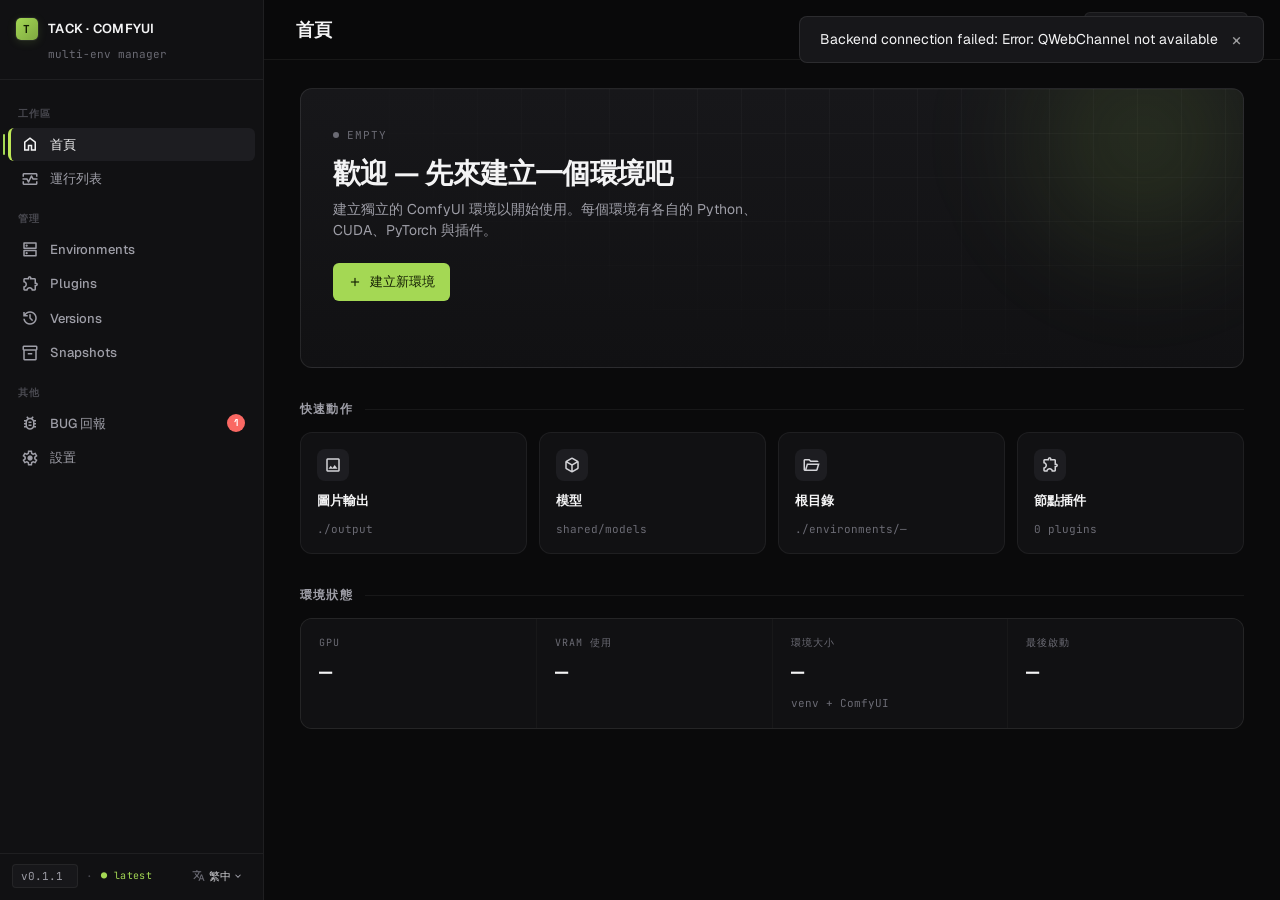
==== commit 0c996ba3: "refactor(ui): launcher page becomes running list; launch params move to Settings - Strip launcher ta" ====
--- a/src/gui/web/index.html
+++ b/src/gui/web/index.html
@@ -72,8 +72,8 @@
                 <span data-i18n="sidebar_home">首頁</span>
             </a>
             <a href="#" data-page="launcher" class="nav-item flex items-center gap-4 px-6 py-4 text-[12px] font-label uppercase tracking-[0.15em] font-medium transition-all duration-200 cursor-pointer">
-                <span class="material-symbols-outlined text-[20px]">rocket_launch</span>
-                <span data-i18n="sidebar_launch">Launcher</span>
+                <span class="material-symbols-outlined text-[20px]">monitor_heart</span>
+                <span data-i18n="sidebar_launch">運行列表</span>
                 <span class="ti-nav-run-dot" id="ti-nav-run-dot"></span>
             </a>
 
--- a/src/gui/web/css/custom.css
+++ b/src/gui/web/css/custom.css
@@ -237,8 +237,14 @@
     display: block;
 }
 
-/* Select styles — hidden native select (data kept for JS compat) */
-.select {
+/* Hidden native select (data kept for JS compat).
+   Applies to:
+   - `.select` — legacy opt-in class
+   - any <select> once CustomSelect has moved it inside a `.cs-wrap`, so
+     toolbar dropdowns styled via `.ti-env-select` no longer leak the OS
+     popup. */
+.select,
+.cs-wrap > select {
     position: absolute !important;
     opacity: 0 !important;
     pointer-events: none !important;
--- a/src/gui/web/css/tack-industrial.css
+++ b/src/gui/web/css/tack-industrial.css
@@ -1071,6 +1071,7 @@
   font-size: 13px; color: var(--text-3);
   margin-top: 4px;
 }
+.ti-page-sub:first-child { margin-top: 0; padding-top: 6px; }
 .ti-page-sub .accent {
   color: var(--accent);
   font-family: var(--font-mono);
@@ -1079,24 +1080,68 @@
   margin-left: auto;
   display: flex; align-items: center; gap: 8px;
 }
-
-/* Env selector pill-input in page actions */
+/* Uniform 32px toolbar: every direct control in the page header sits on the
+   same baseline, with the same border-radius and vertical rhythm. */
+.ti-page-actions > * {
+  height: 32px;
+  box-sizing: border-box;
+}
+html[data-theme="tack-industrial"] .ti-page-actions > .btn,
+html[data-theme="tack-industrial"] .ti-page-actions > button.btn {
+  height: 32px;
+  padding: 0 12px;
+  font-size: 12px;
+  line-height: 1;
+}
+html[data-theme="tack-industrial"] .ti-page-actions > .btn .material-symbols-outlined {
+  font-size: 14px;
+}
+/* Square icon-only buttons in the toolbar (refresh, etc.) — match the design's
+   .lt-icon-btn: a 32x32 chip that aligns with the dropdown and tab switcher. */
+html[data-theme="tack-industrial"] .ti-page-actions > .btn:where(:not(.btn-primary)):has(> .material-symbols-outlined:only-child),
+html[data-theme="tack-industrial"] .ti-page-actions > .btn.btn-icon {
+  width: 32px;
+  padding: 0;
+  justify-content: center;
+}
+
+/* Env selector pill — custom-styled native <select> so it matches the tab
+   switcher and refresh button pixel for pixel (32px tall, same border, same
+   radius, same chevron). */
 .ti-env-select {
+  position: relative;
   display: inline-flex; align-items: center; gap: 8px;
-  padding: 6px 10px 6px 12px;
-  background: var(--bg-2);
-  border: 1px solid var(--border-1);
+  height: 32px;
+  padding: 0 10px 0 12px;
+  background: var(--bg-2);
+  border: 1px solid var(--border-2);
   border-radius: var(--radius-sm);
   font-size: 12px;
   color: var(--text-1);
-}
-.ti-env-select select {
-  background: transparent; border: 0; padding: 0;
+  box-sizing: border-box;
+  transition: border-color 0.12s, background 0.12s;
+}
+.ti-env-select:hover { border-color: var(--border-3); }
+.ti-env-select:focus-within { border-color: var(--accent); }
+html[data-theme="tack-industrial"] .ti-env-select select {
+  appearance: none; -webkit-appearance: none; -moz-appearance: none;
+  background: transparent;
+  border: 0; padding: 0 18px 0 0;
+  margin: 0;
+  height: 100%;
   color: var(--text-0);
   font-size: 12px;
   font-family: var(--font-mono);
   cursor: pointer;
-  min-width: 120px;
+  min-width: 140px;
+  line-height: 1;
+  background-image: url("data:image/svg+xml;utf8,<svg xmlns='http://www.w3.org/2000/svg' width='12' height='12' viewBox='0 0 24 24' fill='none' stroke='%239e9ea7' stroke-width='2' stroke-linecap='round' stroke-linejoin='round'><polyline points='6 9 12 15 18 9'/></svg>");
+  background-repeat: no-repeat;
+  background-position: right 0 center;
+}
+html[data-theme="tack-industrial"] .ti-env-select select:focus {
+  outline: none;
+  border-color: transparent;  /* focus ring moves to wrapper via :focus-within */
 }
 .ti-env-select label {
   color: var(--text-3);
@@ -1104,25 +1149,93 @@
   font-size: 10px;
   text-transform: uppercase;
   letter-spacing: 0.08em;
-}
-
+  line-height: 1;
+  user-select: none;
+  pointer-events: none;  /* whole pill handles clicks */
+}
+html[data-theme="tack-industrial"] .ti-env-select { cursor: pointer; }
+
+/* CustomSelect (cs-*) — when mounted inside the toolbar pill, the wrapper
+   has the border/background, so the inner display is transparent and just
+   holds the value + chevron. The popup list uses the design's .lt-env-menu
+   styling (dark panel, rounded items, accent highlight for active). */
+html[data-theme="tack-industrial"] .ti-env-select .cs-wrap {
+  width: auto;
+  flex: 1;
+  min-width: 140px;
+  height: 100%;
+}
+html[data-theme="tack-industrial"] .ti-env-select .cs-display {
+  background: transparent;
+  border: 0;
+  padding: 0;
+  width: 100%;
+  height: 100%;
+  font-family: var(--font-mono);
+  font-size: 12px;
+  color: var(--text-0);
+  line-height: 1;
+}
+html[data-theme="tack-industrial"] .ti-env-select .cs-display:hover { border: 0; }
+html[data-theme="tack-industrial"] .ti-env-select .cs-focus { border: 0 !important; }
+html[data-theme="tack-industrial"] .ti-env-select .cs-arrow {
+  color: var(--text-3);
+  margin-left: 6px;
+}
+html[data-theme="tack-industrial"] .ti-env-select .cs-list {
+  top: calc(100% + 4px);
+  left: 0;
+  right: auto;
+  min-width: 100%;
+  max-width: 320px;
+  background: var(--bg-2);
+  border: 1px solid var(--border-3);
+  border-radius: var(--radius-sm);
+  padding: 4px;
+  box-shadow: 0 8px 24px rgba(0, 0, 0, 0.4);
+}
+html[data-theme="tack-industrial"] .ti-env-select .cs-item {
+  padding: 7px 10px;
+  border-radius: 4px;
+  font-size: 12px;
+  font-family: var(--font-mono);
+  color: var(--text-1);
+  transition: background 0.1s, color 0.1s;
+}
+html[data-theme="tack-industrial"] .ti-env-select .cs-item:hover {
+  background: var(--bg-3);
+  color: var(--text-0);
+}
+html[data-theme="tack-industrial"] .ti-env-select .cs-item.cs-active {
+  background: var(--accent-glow);
+  color: var(--accent);
+}
+
+/* Search box pill — same 32px rhythm as the env selector. */
 .ti-search-box {
   display: inline-flex; align-items: center; gap: 8px;
-  padding: 6px 12px;
-  background: var(--bg-2);
-  border: 1px solid var(--border-1);
+  height: 32px;
+  padding: 0 12px;
+  background: var(--bg-2);
+  border: 1px solid var(--border-2);
   border-radius: var(--radius-sm);
-}
+  box-sizing: border-box;
+  transition: border-color 0.12s;
+}
+.ti-search-box:hover { border-color: var(--border-3); }
+.ti-search-box:focus-within { border-color: var(--accent); }
 .ti-search-box .material-symbols-outlined {
   color: var(--text-3);
   font-size: 14px;
 }
-.ti-search-box input {
+html[data-theme="tack-industrial"] .ti-search-box input {
   background: transparent;
   border: 0; padding: 0;
   font-size: 13px;
   color: var(--text-0);
   width: 180px;
+  height: 100%;
+  line-height: 1;
   outline: none;
 }
 .ti-search-box input::placeholder { color: var(--text-3); }
@@ -1439,15 +1552,18 @@
 /* Tabs in page header (Launcher / Running) */
 .ti-launcher-tabs {
   display: inline-flex;
-  padding: 2px;
+  align-items: stretch;
+  padding: 3px;
   gap: 2px;
   background: var(--bg-2);
   border: 1px solid var(--border-1);
   border-radius: var(--radius-sm);
+  min-height: 32px;
+  box-sizing: border-box;
 }
 .ti-launcher-tab {
   display: inline-flex; align-items: center; gap: 6px;
-  padding: 5px 12px;
+  padding: 0 14px;
   border: 0;
   background: transparent;
   color: var(--text-2);
@@ -1505,6 +1621,256 @@
   border: 1px solid var(--border-1);
 }
 
+/* ══════════════════════════════════════════════════════════════════
+   CustomSelect — default (non-toolbar) styling for Tack Industrial
+   Applies to every .cs-wrap that isn't mounted inside .ti-env-select,
+   so all launcher card / settings card / modal dropdowns match the
+   design's custom dropdown (accent border on open, themed menu with
+   hover/active states, rotating chevron). The .ti-env-select overrides
+   above keep the toolbar variant's compact look.
+   ══════════════════════════════════════════════════════════════════ */
+html[data-theme="tack-industrial"] .cs-wrap {
+  width: 100%;
+}
+html[data-theme="tack-industrial"] .cs-wrap > select {
+  position: absolute !important;
+  opacity: 0 !important;
+  pointer-events: none !important;
+  width: 0 !important;
+  height: 0 !important;
+  overflow: hidden !important;
+}
+html[data-theme="tack-industrial"] :not(.ti-env-select) > .cs-wrap .cs-display {
+  display: flex;
+  align-items: center;
+  gap: 8px;
+  padding: 9px 12px;
+  background: var(--bg-2);
+  border: 1px solid var(--border-2);
+  border-radius: var(--radius-sm);
+  font-family: var(--font-sans);
+  font-size: 13px;
+  color: var(--text-0);
+  cursor: pointer;
+  transition: border-color 0.12s;
+  box-sizing: border-box;
+  line-height: 1.2;
+  min-height: 36px;
+}
+html[data-theme="tack-industrial"] :not(.ti-env-select) > .cs-wrap .cs-display:hover {
+  border-color: var(--border-3);
+}
+html[data-theme="tack-industrial"] :not(.ti-env-select) > .cs-wrap .cs-focus {
+  border-color: var(--accent) !important;
+}
+html[data-theme="tack-industrial"] :not(.ti-env-select) > .cs-wrap .cs-label {
+  flex: 1;
+  white-space: nowrap;
+  overflow: hidden;
+  text-overflow: ellipsis;
+  font-family: var(--font-mono);
+  color: var(--text-0);
+}
+html[data-theme="tack-industrial"] :not(.ti-env-select) > .cs-wrap .cs-arrow {
+  color: var(--text-3);
+  flex-shrink: 0;
+  margin-left: 6px;
+  transition: transform 0.15s;
+}
+html[data-theme="tack-industrial"] :not(.ti-env-select) > .cs-wrap .cs-focus .cs-arrow {
+  transform: rotate(180deg);
+}
+html[data-theme="tack-industrial"] :not(.ti-env-select) > .cs-wrap .cs-list {
+  position: absolute;
+  left: 0;
+  right: 0;
+  z-index: 200;
+  background: var(--bg-2);
+  border: 1px solid var(--border-3);
+  border-radius: var(--radius-sm);
+  padding: 4px;
+  box-shadow: 0 12px 32px rgba(0, 0, 0, 0.5);
+  max-height: 280px;
+  overflow-y: auto;
+}
+html[data-theme="tack-industrial"] :not(.ti-env-select) > .cs-wrap .cs-item {
+  padding: 9px 12px;
+  border-radius: 4px;
+  font-size: 13px;
+  font-family: var(--font-mono);
+  color: var(--text-1);
+  white-space: nowrap;
+  overflow: hidden;
+  text-overflow: ellipsis;
+  transition: background-color 0.1s, color 0.1s;
+  cursor: pointer;
+}
+html[data-theme="tack-industrial"] :not(.ti-env-select) > .cs-wrap .cs-item:hover {
+  background: var(--bg-3);
+  color: var(--text-0);
+}
+html[data-theme="tack-industrial"] :not(.ti-env-select) > .cs-wrap .cs-item.cs-active {
+  background: var(--accent-glow);
+  color: var(--accent);
+  font-weight: 600;
+}
+html[data-theme="tack-industrial"] :not(.ti-env-select) > .cs-wrap .cs-item.cs-disabled {
+  color: var(--text-4);
+  cursor: default;
+}
+html[data-theme="tack-industrial"] :not(.ti-env-select) > .cs-wrap .cs-item.cs-disabled:hover {
+  background: transparent;
+}
+
+/* Let card-body surfaces stay visible when a dropdown overflows them */
+html[data-theme="tack-industrial"] .ti-card,
+html[data-theme="tack-industrial"] #tab-launcher .card,
+html[data-theme="tack-industrial"] #settings-advanced,
+html[data-theme="tack-industrial"] #settings-diagnostics {
+  overflow: visible;
+}
+
+/* ══════════════════════════════════════════════════════════════════
+   Task 18 — Recommended-mode create dialog
+   ══════════════════════════════════════════════════════════════════ */
+
+.create-env-modal-inner { display: flex; flex-direction: column; gap: 14px; }
+
+.create-env-banner-error {
+  background: #3a1a1a;
+  border: 1px solid #6b2a2a;
+  padding: 12px; border-radius: 6px;
+  font-size: 13px; color: var(--text-1);
+}
+.create-env-banner-error strong { display: block; margin-bottom: 4px; color: var(--text-0); }
+.create-env-banner-error p { margin: 0; font-size: 12px; color: var(--text-2); }
+
+.create-section-recommended { display: flex; flex-direction: column; gap: 10px; }
+.create-section-disabled { opacity: 0.6; pointer-events: none; }
+.create-rec-name-row label { display: flex; flex-direction: column; gap: 6px; font-size: 12px; color: var(--text-2); }
+.create-pack-info { font-size: 13px; color: var(--text-2); }
+.create-pack-info strong { color: var(--text-0); }
+
+.create-addons-fieldset {
+  border: 1px solid var(--border-1);
+  border-radius: var(--radius);
+  padding: 10px 12px;
+}
+.create-addons-fieldset legend {
+  font-family: var(--font-mono);
+  font-size: 10px; font-weight: 600;
+  text-transform: uppercase; letter-spacing: 0.1em;
+  color: var(--text-3);
+  padding: 0 6px;
+}
+.create-addon-row {
+  display: grid;
+  grid-template-columns: auto 1fr auto;
+  gap: 4px 10px;
+  padding: 7px 6px;
+  border-radius: 4px;
+  align-items: center;
+  cursor: pointer;
+  font-size: 13px;
+}
+.create-addon-row:hover { background: #1f2730; }
+.create-addon-row-disabled {
+  opacity: 0.45;
+  cursor: not-allowed;
+}
+.create-addon-row-disabled:hover { background: transparent; }
+.create-addon-label { color: var(--text-0); font-weight: 500; }
+.create-addon-tags { display: flex; gap: 4px; }
+.create-addon-tag {
+  font-size: 0.72em; padding: 2px 6px; border-radius: 10px;
+  background: #2a3540; color: #c6d2e0;
+}
+.create-addon-tag-warn { background: #4a3a20; color: #ffd38a; }
+.create-addon-desc {
+  grid-column: 2 / 4; font-size: 0.82em; color: #8fa0b3;
+}
+.create-addon-risk {
+  grid-column: 2 / 4; font-size: 0.78em; color: #ffcc66;
+}
+
+.create-section-advanced {
+  border: 1px solid var(--border-1);
+  border-radius: var(--radius);
+  overflow: hidden;
+}
+.create-section-advanced summary {
+  padding: 10px 14px;
+  font-size: 13px; color: var(--text-2);
+  cursor: pointer; user-select: none;
+  background: var(--bg-2);
+}
+.create-section-advanced summary:hover { color: var(--text-0); }
+.create-advanced-inner { padding: 14px 16px; }
+
+.modal-create-actions {
+  display: flex; gap: 8px; justify-content: flex-end;
+  padding-top: 6px;
+  border-top: 1px solid var(--border-1);
+  margin-top: 4px;
+}
+
+/* ══════════════════════════════════════════════════════════════════
+   Task 19 — Versions page PyTorch Engine sub-tab
+   ══════════════════════════════════════════════════════════════════ */
+
+.versions-tabs {
+  display: flex; gap: 2px;
+  margin-bottom: 16px;
+  border-bottom: 1px solid var(--border-1);
+}
+.versions-tab-btn {
+  padding: 8px 16px;
+  background: transparent; border: none; border-bottom: 2px solid transparent;
+  color: var(--text-2); cursor: pointer;
+  font-family: var(--font-sans); font-size: 13px;
+  margin-bottom: -1px;
+  transition: color 0.12s, border-color 0.12s;
+}
+.versions-tab-btn:hover { color: var(--text-0); }
+.versions-tab-btn.active { color: var(--text-0); border-bottom-color: var(--accent); }
+.versions-tab-content { display: none; }
+.versions-tab-content.active { display: block; }
+
+.pt-pack-list {
+  border: 1px solid var(--border-1);
+  border-radius: var(--radius);
+  overflow: hidden;
+  background: var(--bg-0);
+  margin: 10px 0;
+}
+.pt-pack-row {
+  display: flex; gap: 10px; align-items: center;
+  padding: 10px 14px;
+  border-bottom: 1px solid var(--border-1);
+  cursor: pointer;
+  font-size: 13px;
+}
+.pt-pack-row:last-child { border-bottom: none; }
+.pt-pack-row:hover { background: #1f2730; }
+.pt-pack-label { flex: 1; color: var(--text-0); font-family: var(--font-mono); }
+.pt-pack-tag {
+  font-size: 0.72em; padding: 2px 8px; border-radius: 10px;
+  background: var(--accent-glow); color: var(--accent);
+  border: 1px solid var(--accent-dim);
+}
+
+.pt-banner-warn {
+  background: #3a2f15; border: 1px solid #6b5a2a;
+  padding: 10px 12px; border-radius: 4px; margin: 10px 0;
+  font-size: 13px; color: var(--text-1);
+}
+.pt-banner-warn ul { margin: 6px 0 0 16px; padding: 0; }
+.pt-banner-warn li { color: var(--text-2); font-size: 12px; font-family: var(--font-mono); }
+
+.pt-current-info { font-size: 13px; color: var(--text-2); margin: 8px 0; }
+.pt-current-info strong { color: var(--text-0); }
+.pt-actions { display: flex; gap: 8px; margin-top: 12px; }
+
 /* Empty / loading list row */
 .ti-list-empty {
   padding: 48px 20px;
@@ -1521,3 +1887,35 @@
   color: var(--text-4);
   margin-bottom: 10px;
 }
+
+/* Add-on cards (home page "Add-on Registry" section) */
+.ti-addon-grid {
+  display: flex;
+  flex-direction: column;
+  gap: 10px;
+  margin-top: 8px;
+}
+.ti-addon-card {
+  background: var(--bg-1);
+  border: 1px solid var(--border-1);
+  border-radius: var(--radius-lg);
+  padding: 14px 16px;
+  box-sizing: border-box;
+  overflow: hidden;
+  transition: border-color 0.15s ease, background 0.15s ease;
+}
+.ti-addon-card:hover {
+  border-color: var(--border-3);
+  background: var(--bg-2);
+}
+/* The card's inner flex row — allow wrapping so the button drops below on narrow widths */
+.ti-addon-card > div {
+  flex-wrap: wrap;
+}
+.ti-addon-card .addon-btn {
+  white-space: normal;
+  text-align: center;
+  line-height: 1.35;
+  max-width: 100%;
+  word-break: break-word;
+}
